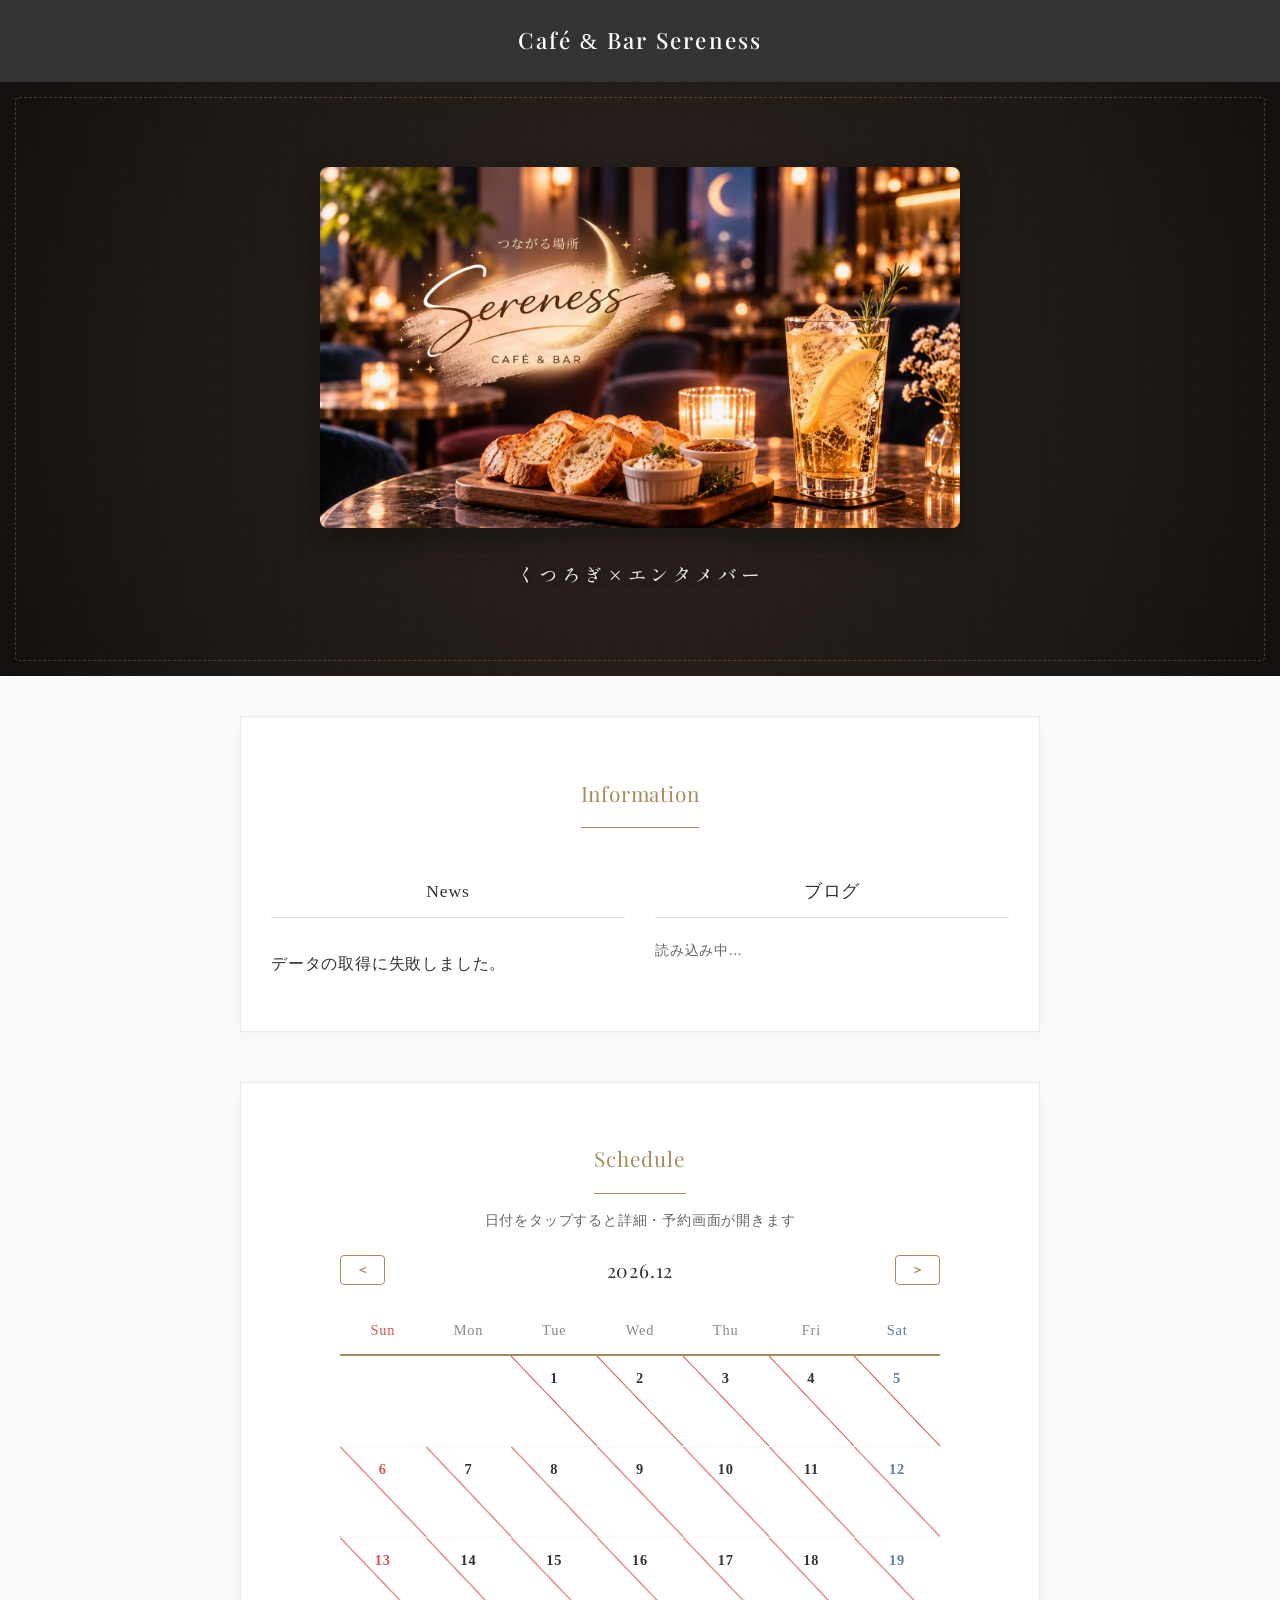
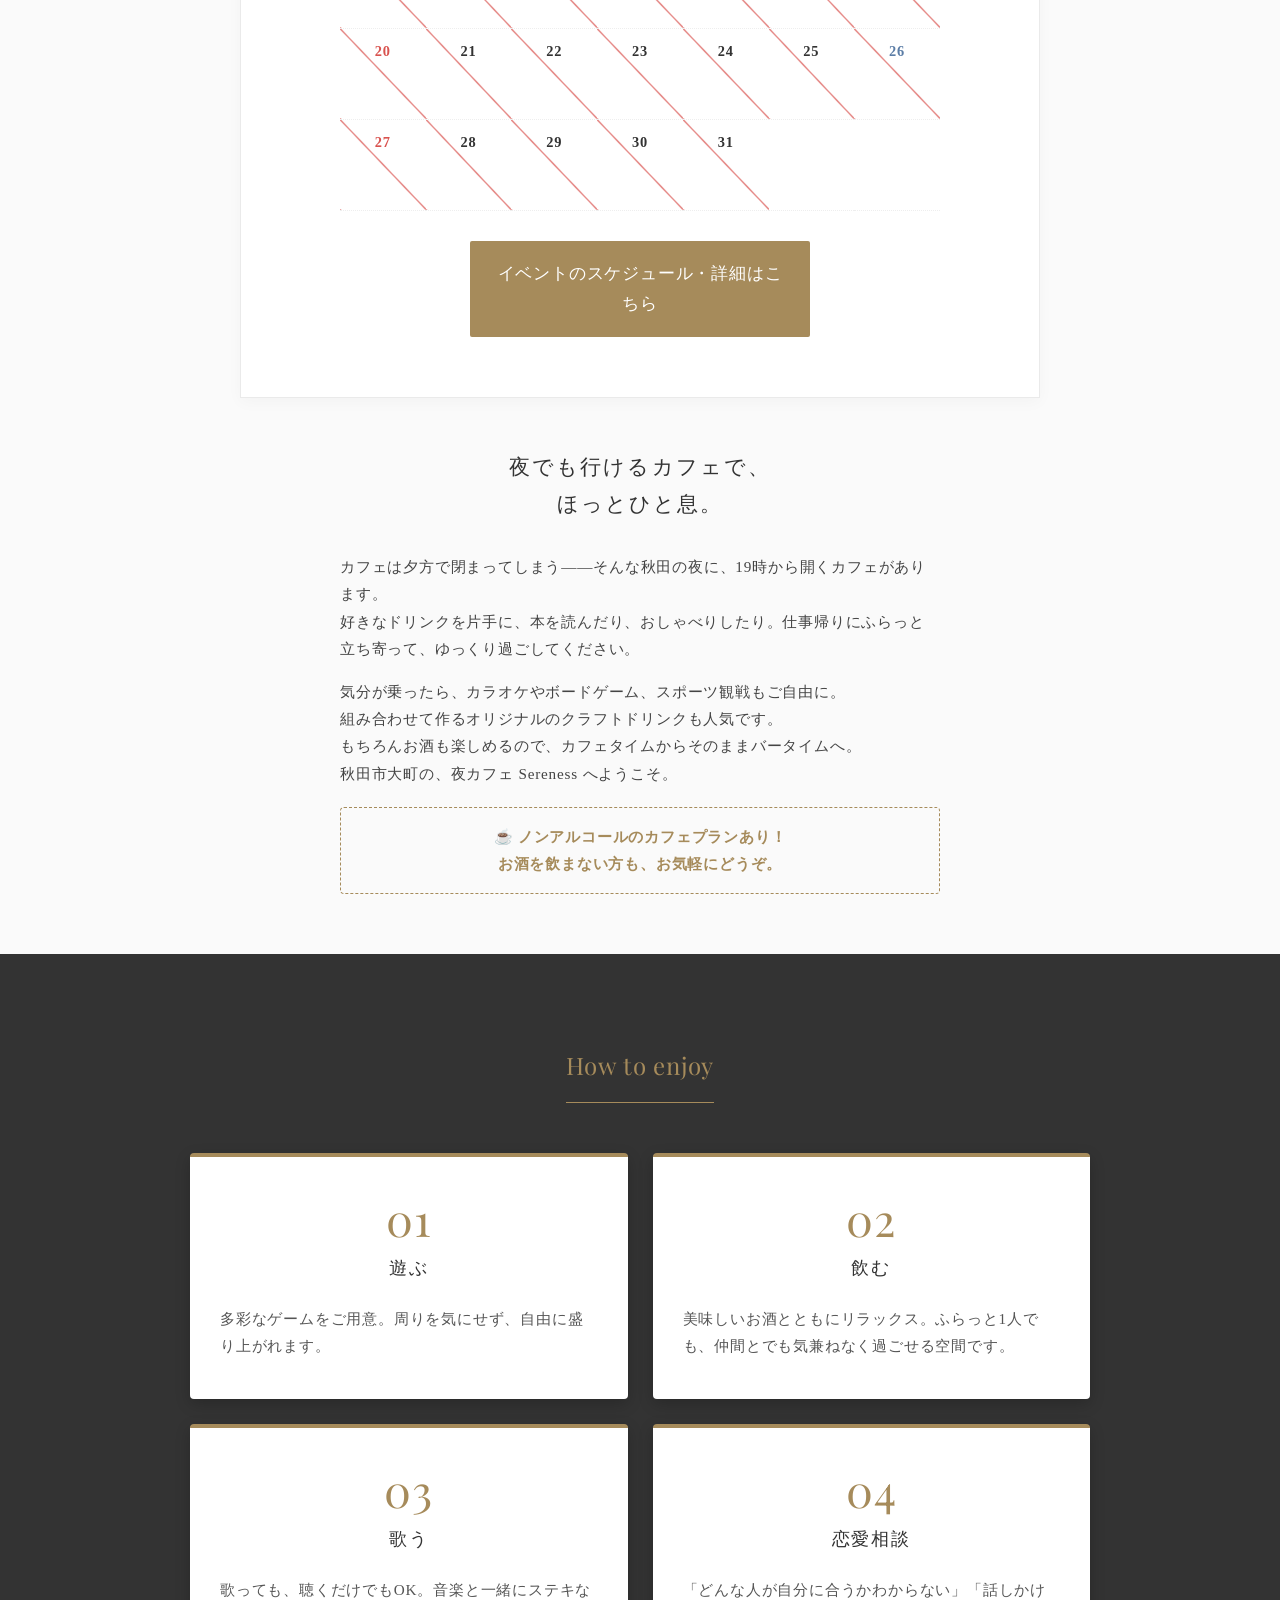
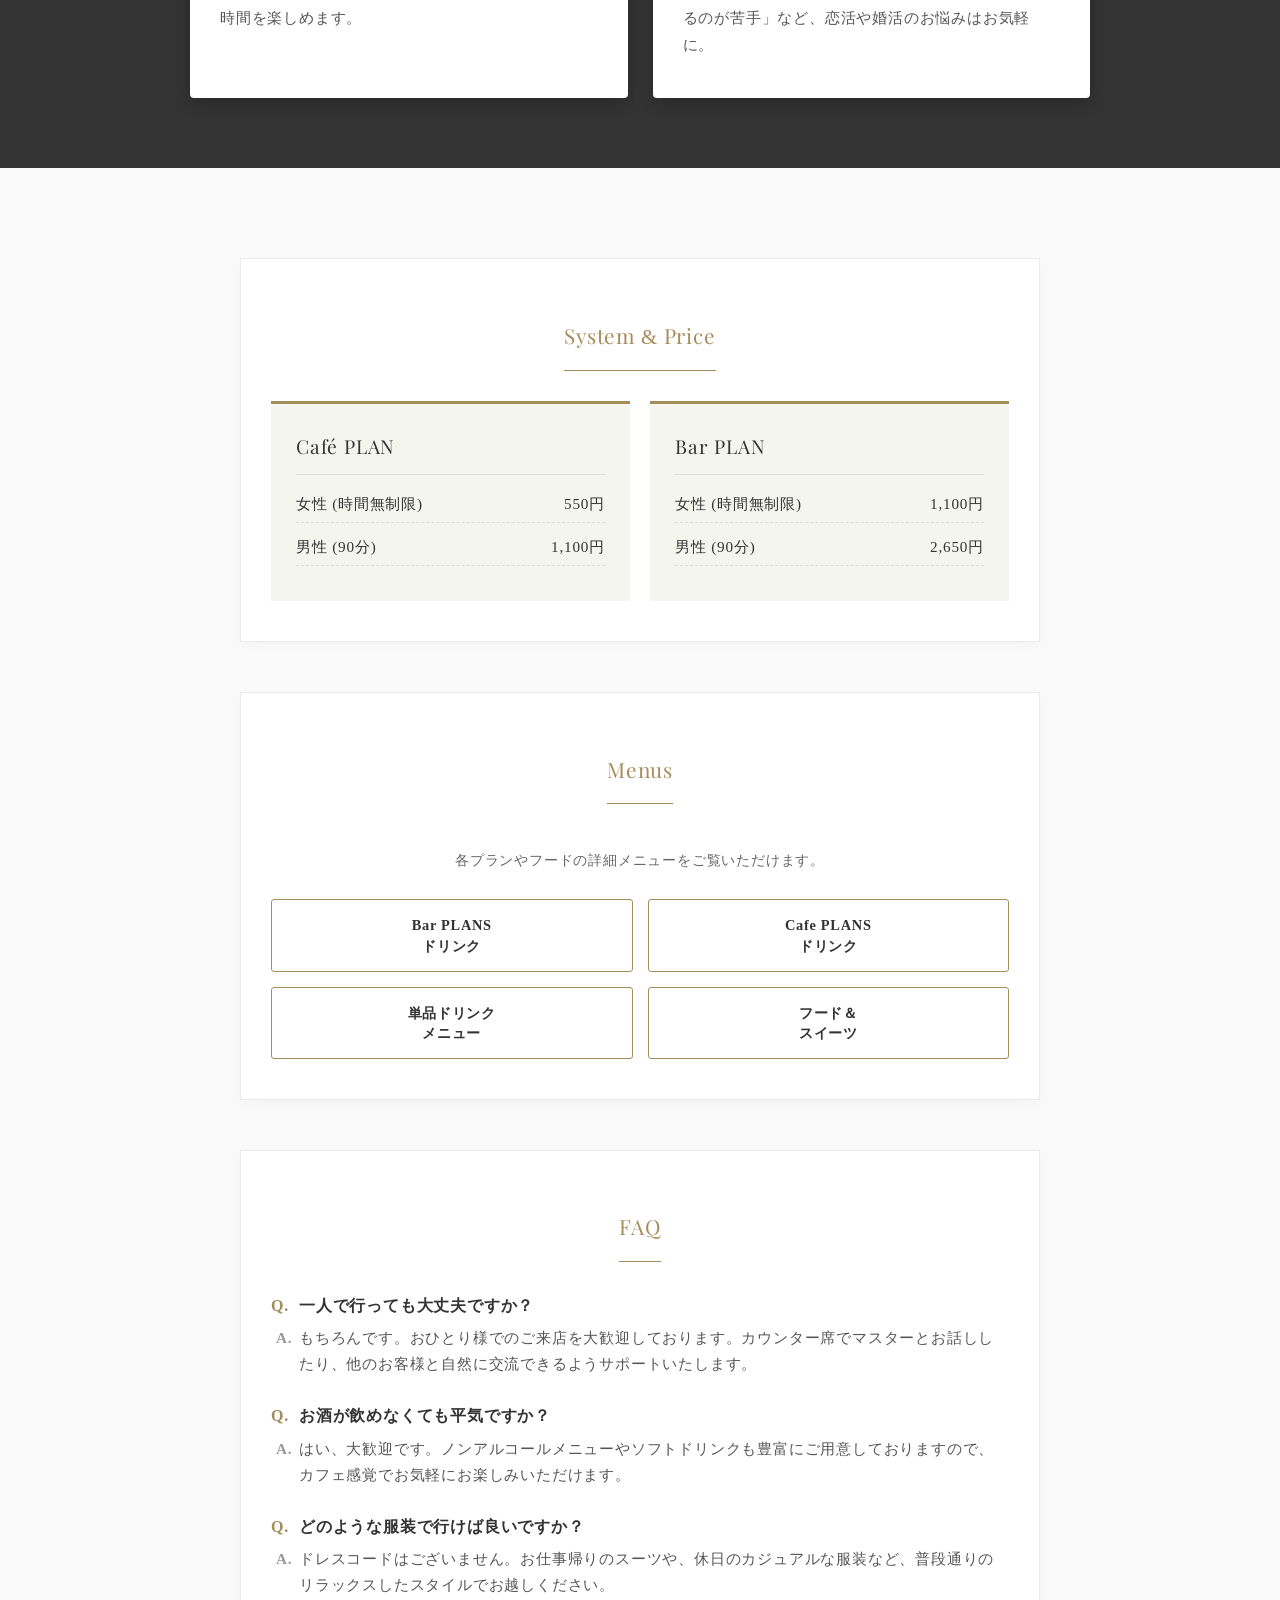
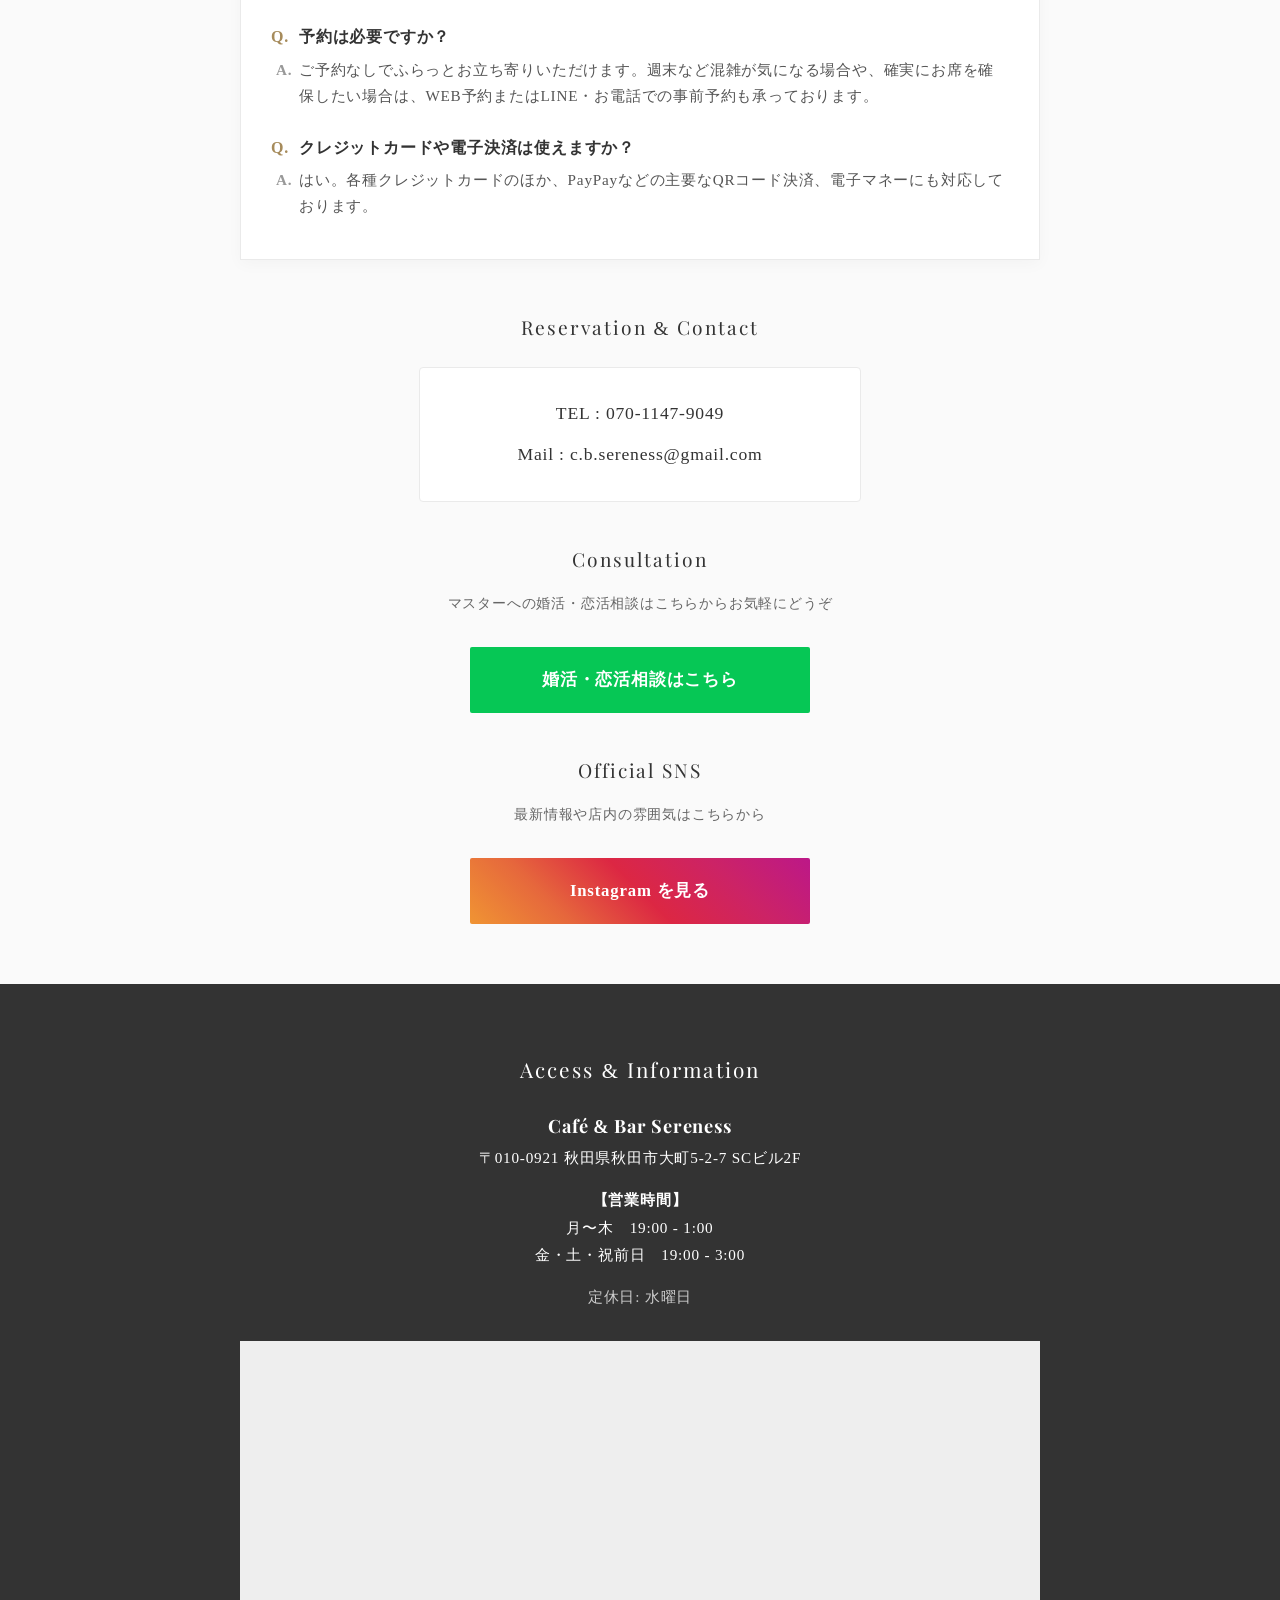
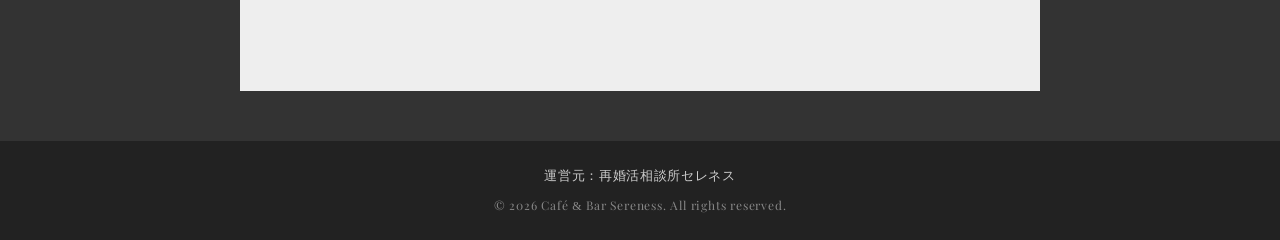
==== index.html @ d2d591cb "コンセプトの文章をカフェ中心に書き直し Co-Authored-By: Claude Opus 5.5 <noreply@anthropic.com> Claude-Session: https://" ====
<!DOCTYPE html>
<html lang="ja">
<head>
    <meta name="google-site-verification" content="6d9lbssVPS23uCvW-Fy3Q73u2G1zxa8_6zKHp9f3xQE" />
    <meta charset="UTF-8">
    <meta name="viewport" content="width=device-width, initial-scale=1.0">
    <title>Café & Bar Sereness |秋田市のエンタメバー・夜カフェ</title>
    
    <meta name="description" content="秋田市のエンタメバー「Sereness（セレネス）。カラオケやスポーツ観戦、豊富なボードゲームが楽しめる安心の飲み放題システム |お酒を飲まない夜カフェ利用も大歓迎です。おひとり様でもグループでも、時間を忘れて楽しめる癒しとエンタメの空間へようこそ。">
    <link rel="preconnect" href="https://script.google.com">
    <script src="events-config.js" defer></script>
    <script src="events-prefetch.js" defer></script>
    <link rel="preconnect" href="https://fonts.googleapis.com">
    <link rel="preconnect" href="https://fonts.gstatic.com" crossorigin>
    <link href="https://fonts.googleapis.com/css2?family=Playfair+Display:ital,wght@0,500;0,600;1,500&family=Shippori+Mincho:wght@400;500;600&display=swap" rel="stylesheet">
    <style>
        :root {
            --primary-bg: #FAFAFA;
            --text-main: #333333;
            --accent-color: #A68B5B;
            --section-bg: #F5F5F0;
            --hero-bg: #1a1a1a;
        }
        body { margin: 0; padding: 0; font-family: "Noto Serif JP", "Hiragino Mincho ProN", serif; color: var(--text-main); background-color: var(--primary-bg); line-height: 1.8; letter-spacing: 0.05em; }
        h1, h2, h3 { text-align: center; font-weight: normal; }
        .container { max-width: 800px; margin: 0 auto; padding: 40px 20px; }
        .elegant-font { font-family: 'Playfair Display', serif; }
        .normal-amp { font-family: "Noto Serif JP", "Hiragino Mincho ProN", serif; }

        header { background-color: var(--text-main); padding: 20px; text-align: center; }
        .header-title { color: #fff; font-size: 1.4em; letter-spacing: 0.1em; font-family: 'Playfair Display', serif; font-weight: 500; }
        
        /* ヒーローセクション（落ち着いた夜カフェ風） */
        .hero { 
            position: relative; 
            /* 深いコーヒーブラウンから黒への柔らかいグラデーション＋クロス質感 */
            background-color: #1c1815;
            background-image: 
                radial-gradient(rgba(255, 255, 255, 0.04) 1px, transparent 0),
                radial-gradient(circle at center, #2e241f 0%, #1c1815 70%, #120f0e 100%);
            background-size: 12px 12px, 100% 100%;
            color: white; 
            text-align: center; 
            padding: 85px 20px; 
            z-index: 1; 
            overflow: hidden;
            box-sizing: border-box;
        }

        /* 落ち着いたステッチ風（破線）のフレーム */
        .hero::before { 
            content: ""; 
            position: absolute; 
            top: 15px; 
            left: 15px; 
            right: 15px; 
            bottom: 15px; 
            border: 1px dashed rgba(166, 139, 91, 0.35); /* 破線にして温かみのある印象に */
            border-radius: 4px;
            z-index: -1; 
            pointer-events: none;
        }
        .hero-logo { width: 100%; max-width: 640px; height: auto; display: inline-block; margin-bottom: 20px; opacity: 1; border-radius: 8px; box-shadow: 0 10px 30px rgba(0,0,0,0.4); }
       .hero p { 
            font-family: 'Shippori Mincho', "Noto Serif JP", serif; 
            font-size: 1.15em; 
            font-weight: 500; 
            margin: 0; 
            letter-spacing: 0.25em; /* 文字間隔を広げてゆったりとした質感に */
            color: rgba(255, 255, 255, 0.9);
            text-shadow: 0 2px 8px rgba(0,0,0,0.7); 
        }
        
        .system, .appeal-section, .info-section, .faq-section, .foryou-section, .calendar-section, .menu-list-section { background-color: white; border-radius: 0px; padding: 40px 30px; box-shadow: 0 4px 15px rgba(0,0,0,0.03); margin-bottom: 50px; border: 1px solid #EAEAEA; }
        .system h2, .appeal-section h2, .info-section h2, .faq-section h2, .foryou-section h2, .calendar-section h2, .menu-list-section h2 { color: var(--accent-color); border-bottom: 1px solid var(--accent-color); padding-bottom: 15px; margin-bottom: 30px; font-size: 1.3em; display: inline-block; }
        .section-wrapper { text-align: center; }

        .info-grid { display: grid; grid-template-columns: 1fr; gap: 40px; text-align: left; }
        @media (min-width: 768px) { .info-grid { grid-template-columns: 1fr 1fr; gap: 30px; } }
        .info-col-title { font-size: 1.1em; color: var(--text-main); border-bottom: 1px solid #DDD; padding-bottom: 10px; margin-bottom: 20px; }

        .news-list, .blog-list { text-align: left; list-style: none; padding: 0; margin: 0; }
        .news-list li { border-bottom: 1px dashed #DDD; padding: 12px 0; }
        .news-list li:last-child { border-bottom: none; }
        .news-date { color: var(--accent-color); font-size: 0.85em; display: block; margin-bottom: 3px; }
        .news-title { color: var(--text-main); text-decoration: none; font-size: 0.95em; transition: color 0.3s; display: block; }
        
        .blog-item { display: flex; gap: 15px; margin-bottom: 15px; border-bottom: 1px dashed #DDD; padding-bottom: 15px; align-items: center; }
        .blog-item:last-child { border-bottom: none; }
        .blog-thumb { width: 70px; height: 70px; object-fit: cover; border-radius: 2px; background-color: #eee; flex-shrink: 0; }
        .blog-info { flex: 1; }

        .btn-more { display: block; width: 100%; padding: 10px; margin-top: 15px; background: transparent; border: 1px solid var(--accent-color); color: var(--accent-color); text-align: center; border-radius: 4px; font-size: 0.9em; cursor: pointer; transition: 0.3s; font-family: inherit; box-sizing: border-box; text-decoration: none; }
        .btn-more:hover { background: var(--accent-color); color: white; }

        .calendar-container { max-width: 600px; margin: 0 auto; text-align: center; }
        .calendar-header { display: flex; justify-content: space-between; align-items: center; margin-bottom: 20px; }
        .calendar-header button { background: none; border: 1px solid var(--accent-color); color: var(--accent-color); padding: 5px 15px; cursor: pointer; border-radius: 4px; font-weight: bold; transition: 0.3s; }
        .calendar-header button:hover { background: var(--accent-color); color: white; }
        .calendar-header h3 { margin: 0; font-size: 1.2em; color: var(--text-main); }
        .calendar-table { width: 100%; border-collapse: collapse; font-size: 0.9em; table-layout: fixed; }
        .calendar-table th { padding: 10px 0; color: #888; font-weight: normal; border-bottom: 2px solid var(--accent-color); }
        .calendar-table td { padding: 10px 2px; border-bottom: 1px dotted #eee; vertical-align: top; height: 70px; position: relative; }
        .cal-date { display: block; font-weight: bold; margin-bottom: 5px; color: var(--text-main); }
        .cal-badge { display: inline-block; padding: 2px 4px; font-size: 0.65em; border-radius: 3px; color: white; line-height: 1.2; word-break: keep-all; margin-bottom: 2px; letter-spacing: 0; }
        .badge-closed { background-color: #d9534f; }
        .badge-event { background-color: #A68B5B; }
        .badge-private { background-color: #5b7da6; }
        .badge-short { background-color: #f0ad4e; }
        .badge-normal { background-color: #5cb85c; }
        .clickable-cell { cursor: pointer; transition: background-color 0.2s; }
        .clickable-cell:hover { background-color: #f9f9f9; }
        .slash-cell { background-image: linear-gradient(to top right, transparent calc(50% - 1px), #d9534f calc(50%), transparent calc(50% + 1px)); }
        
        .modal-overlay { display: none; position: fixed; top: 0; left: 0; width: 100%; height: 100%; background: rgba(0,0,0,0.6); z-index: 1000; justify-content: center; align-items: center; }
        .modal-content { background: #fff; padding: 30px; border-radius: 8px; width: 90%; max-width: 400px; position: relative; box-shadow: 0 5px 20px rgba(0,0,0,0.2); }
        .modal-close { position: absolute; top: 15px; right: 15px; font-size: 24px; cursor: pointer; line-height: 1; color: #666; width: 30px; height: 30px; text-align: center;}
        .modal-date { font-size: 1.2em; color: var(--accent-color); border-bottom: 2px solid var(--accent-color); padding-bottom: 5px; margin-bottom: 20px; font-family: 'Playfair Display', serif; text-align: center;}
        .modal-event-list { list-style: none; padding: 0; margin: 0; text-align: left; }
        .modal-event-item { margin-bottom: 15px; border-bottom: 1px dashed #eee; padding-bottom: 10px; }
        .modal-event-item:last-child { border-bottom: none; margin-bottom: 0; padding-bottom: 0; }
        .modal-event-type { display: inline-block; padding: 3px 8px; border-radius: 3px; color: white; font-size: 0.8em; margin-bottom: 5px; font-weight: bold; }

        .enjoy-wrapper { background-color: var(--text-main); color: white; padding: 70px 20px; text-align: center; margin-bottom: 50px; }
        .enjoy-wrapper h2 { color: var(--accent-color); border-bottom: 1px solid var(--accent-color); padding-bottom: 15px; margin-bottom: 50px; font-size: 1.5em; display: inline-block; }
        .enjoy-grid { display: grid; grid-template-columns: 1fr; gap: 25px; max-width: 900px; margin: 0 auto; }
        @media (min-width: 600px) { .enjoy-grid { grid-template-columns: 1fr 1fr; } }
        .enjoy-card { background: #fff; color: var(--text-main); border-radius: 4px; padding: 40px 30px; box-shadow: 0 5px 15px rgba(0,0,0,0.2); text-align: center; border-top: 4px solid var(--accent-color); }
        .enjoy-step-num { font-family: 'Playfair Display', serif; font-size: 2.8em; color: var(--accent-color); margin-bottom: 10px; line-height: 1; }
        .enjoy-card h3 { font-size: 1.15em; margin-top: 0; margin-bottom: 20px; letter-spacing: 0.1em; color: var(--text-main); }
        .enjoy-card p { font-size: 0.95em; line-height: 1.8; margin: 0; color: #555; text-align: left; }

        .price-summary { display: flex; flex-wrap: wrap; gap: 20px; justify-content: center; }
        .price-box { flex: 1; min-width: 250px; padding: 25px; background-color: var(--section-bg); border-top: 3px solid var(--accent-color); text-align: left;}
        .price-box h3 { text-align: left; margin-top: 0; font-size: 1.2em; color: var(--text-main); border-bottom: 1px solid #DDD; padding-bottom: 10px; margin-bottom: 15px; font-family: 'Playfair Display', serif;}
        .price-list { list-style: none; padding: 0; margin: 0; font-size: 0.95em; }
        .price-list li { margin-bottom: 10px; border-bottom: 1px dashed #DDD; padding-bottom: 5px; display: flex; justify-content: space-between;}

        .concept-text { text-align: left; max-width: 600px; margin: 0 auto; font-size: 0.95em; color: #444; }

        .faq-list { text-align: left; }
        .faq-item { margin-bottom: 25px; }
        .faq-item:last-child { margin-bottom: 0; }
        .faq-q { font-weight: bold; display: flex; gap: 10px; margin-bottom: 5px; }
        .faq-q::before { content: "Q."; color: var(--accent-color); }
        .faq-a { color: #555; font-size: 0.95em; padding-left: 28px; position: relative; line-height: 1.7; }
        .faq-a::before { content: "A."; color: #999; font-weight: bold; position: absolute; left: 5px; }

        .btn { display: block; width: 80%; max-width: 340px; margin: 30px auto 20px; padding: 18px 20px; text-align: center; text-decoration: none; font-size: 1.05em; border-radius: 2px; transition: 0.3s; box-sizing: border-box;}
        .btn-line { background-color: #06C755; color: white; font-weight: bold; }
        .btn-insta { background: linear-gradient(45deg, #f09433 0%, #e6683c 25%, #dc2743 50%, #cc2366 75%, #bc1888 100%); color: white; font-weight: bold; }

        .menu-link-grid { display: grid; grid-template-columns: 1fr 1fr; gap: 15px; margin-top: 20px; }
        .btn-menu-link { display: flex; justify-content: center; align-items: center; text-align: center; padding: 15px 10px; border: 1px solid var(--accent-color); background-color: transparent; color: var(--text-main); text-decoration: none; font-size: 0.9em; font-weight: bold; letter-spacing: 0.05em; border-radius: 3px; transition: all 0.3s ease; width: 100%; box-sizing: border-box; line-height: 1.4; }
        .btn-menu-link:hover { background-color: var(--accent-color); color: #fff; box-shadow: 0 4px 10px rgba(166, 139, 91, 0.2); transform: translateY(-2px); }

        .access { background-color: var(--text-main); color: white; padding: 50px 20px; text-align: center; }
        .access-info { max-width: 600px; margin: 0 auto 30px; font-size: 0.95em; line-height: 1.8; }
        .map-container { max-width: 800px; margin: 0 auto; height: 350px; background-color: #eee; }
        .map-container iframe { width: 100%; height: 100%; border: 0; }
        
        footer { text-align: center; padding: 25px; font-size: 12px; background-color: #222; color: #888; line-height: 1.5; }
        .footer-operator { margin-bottom: 10px; font-size: 1.1em; font-family: "Noto Serif JP", "Hiragino Mincho ProN", serif; letter-spacing: 0.05em; color: #ccc;}

        @media (max-width: 767px) {
            .container { padding: 30px 15px; }
            .header-title { font-size: 1.2em; }
            .hero { padding: 50px 15px; }
            .hero p { font-size: 1em; }
            .menu-link-grid { gap: 10px; }
            .btn-menu-link { font-size: 0.85em; padding: 12px 5px; }
            .system, .appeal-section, .info-section, .faq-section, .foryou-section, .calendar-section, .menu-list-section { padding: 30px 15px; margin-bottom: 40px; }
            .system h2, .appeal-section h2, .info-section h2, .faq-section h2, .foryou-section h2, .calendar-section h2, .menu-list-section h2 { font-size: 1.2em; margin-bottom: 25px; }
            .enjoy-wrapper { padding: 50px 15px; margin-bottom: 40px; }
            .enjoy-wrapper h2 { font-size: 1.3em; margin-bottom: 30px; }
            .enjoy-card { padding: 25px 20px; }
            .enjoy-step-num { font-size: 2.2em; }
            .price-box { padding: 20px; min-width: 100%; box-sizing: border-box; }
            .btn { width: 100%; font-size: 1em; padding: 15px; }
            .map-container { height: 250px; }
            .calendar-table td { height: 50px; padding: 5px 1px; }
            .cal-badge { font-size: 0.6em; padding: 2px; }
        }
    </style>
</head>
<body>
    <header>
        <div class="header-title">Café <span class="normal-amp">&</span> Bar Sereness</div>
    </header>

    <div class="hero">
        <img src="sereness_logo_2026.jpg" alt="Sereness Café &amp; Bar つながる場所" class="hero-logo" width="1670" height="942">
        <p>くつろぎ×エンタメバー</p>
    </div>

    <div class="container">
        <div class="section-wrapper">
            <section class="info-section">
                <h2 class="elegant-font">Information</h2>
                <div class="info-grid">
                    <div>
                        <h3 class="info-col-title">News</h3>
                        <ul class="news-list" id="top-news-list"><li><span style="color:#666; font-size:0.9em;">読み込み中...</span></li></ul>
                        <div id="news-more-container" style="display: none;">
                            <a href="article_list.html?type=news" class="btn-more">すべて見る</a>
                        </div>
                    </div>
                    <div>
                        <h3 class="info-col-title">ブログ</h3>
                        <div class="blog-list" id="top-blog-list"><p style="color:#666; font-size:0.9em;">読み込み中...</p></div>
                        <div id="blog-more-container" style="display: none;">
                            <a href="article_list.html?type=blog" class="btn-more">すべて見る</a>
                        </div>
                    </div>
                </div>
            </section>
        </div>

        <div class="section-wrapper">
            <section class="calendar-section">
                <h2 class="elegant-font">Schedule</h2>
                <p style="font-size: 0.85em; color: #666; margin-top: -15px; margin-bottom: 20px;">日付をタップすると詳細・予約画面が開きます</p>
                <div class="calendar-container">
                    <div class="calendar-header">
                        <button onclick="changeMonth(-1)">＜</button>
                        <h3 id="calendarMonth" class="elegant-font">2026.03</h3>
                        <button onclick="changeMonth(1)">＞</button>
                    </div>
                    <table class="calendar-table">
                        <thead><tr><th style="color: #d9534f;">Sun</th><th>Mon</th><th>Tue</th><th>Wed</th><th>Thu</th><th>Fri</th><th style="color: #5b7da6;">Sat</th></tr></thead>
                        <tbody id="calendarBody"></tbody>
                    </table>
                </div>
                <a href="events.html" class="btn" style="margin-top: 30px; background-color: var(--accent-color); color: white;">イベントのスケジュール・詳細はこちら</a>
            </section>
        </div>
        
        <section class="concept-section section-wrapper" style="background: transparent; border: none; box-shadow: none; margin-bottom: 20px;">
            <h2 style="color: var(--text-main); font-size: 1.3em; border: none; margin-bottom: 30px; letter-spacing: 0.1em;">夜でも行けるカフェで、<br>ほっとひと息。</h2>
            <div class="concept-text">
                <p>カフェは夕方で閉まってしまう――そんな秋田の夜に、19時から開くカフェがあります。<br>好きなドリンクを片手に、本を読んだり、おしゃべりしたり。仕事帰りにふらっと立ち寄って、ゆっくり過ごしてください。</p>
                <p>気分が乗ったら、カラオケやボードゲーム、スポーツ観戦もご自由に。<br>組み合わせて作るオリジナルのクラフトドリンクも人気です。<br>もちろんお酒も楽しめるので、カフェタイムからそのままバータイムへ。<br>秋田市大町の、夜カフェ Sereness へようこそ。</p>
                <p style="margin-top: 20px; font-weight: bold; color: var(--accent-color); border: 1px dashed var(--accent-color); padding: 15px; border-radius: 4px; text-align: center;">
                    ☕️ ノンアルコールのカフェプランあり！<br>お酒を飲まない方も、お気軽にどうぞ。
                </p>
            </div>
        </section>
    </div>

    <div class="enjoy-wrapper">
        <h2 class="elegant-font">How to enjoy</h2>
        <div class="enjoy-grid">
            <div class="enjoy-card"><div class="enjoy-step-num">01</div><h3>遊ぶ</h3><p>多彩なゲームをご用意。周りを気にせず、自由に盛り上がれます。</p></div>
            <div class="enjoy-card"><div class="enjoy-step-num">02</div><h3>飲む</h3><p>美味しいお酒とともにリラックス。ふらっと1人でも、仲間とでも気兼ねなく過ごせる空間です。</p></div>
            <div class="enjoy-card"><div class="enjoy-step-num">03</div><h3>歌う</h3><p>歌っても、聴くだけでもOK。音楽と一緒にステキな時間を楽しめます。</p></div>
            <div class="enjoy-card"><div class="enjoy-step-num">04</div><h3>恋愛相談</h3><p>「どんな人が自分に合うかわからない」「話しかけるのが苦手」など、恋活や婚活のお悩みはお気軽に。</p></div>
        </div>
    </div>

    <div class="container">
        <section class="system section-wrapper">
            <h2 class="elegant-font">System <span class="normal-amp">&</span> Price</h2>
            <div class="price-summary">
                <div class="price-box"><h3 class="elegant-font">Café PLAN</h3><ul class="price-list"><li><span>女性 (時間無制限)</span> <span>550円</span></li><li><span>男性 (90分)</span> <span>1,100円</span></li></ul></div>
                <div class="price-box"><h3 class="elegant-font">Bar PLAN</h3><ul class="price-list"><li><span>女性 (時間無制限)</span> <span>1,100円</span></li><li><span>男性 (90分)</span> <span>2,650円</span></li></ul></div>
            </div>
        </section>

        <section class="menu-list-section section-wrapper">
            <h2 class="elegant-font">Menus</h2>
            <p style="font-size: 0.9em; color: #666; margin-bottom: 25px;">各プランやフードの詳細メニューをご覧いただけます。</p>
            <div class="menu-link-grid">
                <a href="menu_drink.html?hidePrint=true" class="btn-menu-link">Bar PLANS<br>ドリンク</a>
                <a href="menu_cafe.html?hidePrint=true" class="btn-menu-link">Cafe PLANS<br>ドリンク</a>
                <a href="menu_drink_premium.html?hidePrint=true" class="btn-menu-link">単品ドリンク<br>メニュー</a>
                <a href="menu_food.html?hidePrint=true" class="btn-menu-link">フード＆<br>スイーツ</a>
            </div>
        </section>

        <section class="faq-section section-wrapper">
            <h2 class="elegant-font">FAQ</h2>
            <div class="faq-list">
                <div class="faq-item">
                    <div class="faq-q">一人で行っても大丈夫ですか？</div>
                    <div class="faq-a">もちろんです。おひとり様でのご来店を大歓迎しております。カウンター席でマスターとお話ししたり、他のお客様と自然に交流できるようサポートいたします。</div>
                </div>
                <div class="faq-item">
                    <div class="faq-q">お酒が飲めなくても平気ですか？</div>
                    <div class="faq-a">はい、大歓迎です。ノンアルコールメニューやソフトドリンクも豊富にご用意しておりますので、カフェ感覚でお気軽にお楽しみいただけます。</div>
                </div>
                <div class="faq-item">
                    <div class="faq-q">どのような服装で行けば良いですか？</div>
                    <div class="faq-a">ドレスコードはございません。お仕事帰りのスーツや、休日のカジュアルな服装など、普段通りのリラックスしたスタイルでお越しください。</div>
                </div>
                <div class="faq-item">
                    <div class="faq-q">予約は必要ですか？</div>
                    <div class="faq-a">ご予約なしでふらっとお立ち寄りいただけます。週末など混雑が気になる場合や、確実にお席を確保したい場合は、WEB予約またはLINE・お電話での事前予約も承っております。</div>
                </div>
                <div class="faq-item">
                    <div class="faq-q">クレジットカードや電子決済は使えますか？</div>
                    <div class="faq-a">はい。各種クレジットカードのほか、PayPayなどの主要なQRコード決済、電子マネーにも対応しております。</div>
                </div>
            </div>
        </section>

        <div class="contact-wrapper" style="margin-top: 50px; text-align: center;">
            <h2 class="elegant-font" style="font-size: 1.2em; color: var(--text-main); margin-bottom: 20px; letter-spacing: 0.1em;">Reservation <span class="normal-amp">&</span> Contact</h2>
            <div style="background-color: white; border: 1px solid #EAEAEA; padding: 20px; max-width: 400px; margin: 0 auto 40px; border-radius: 4px;">
                <p style="margin: 10px 0; font-size: 1.1em;">TEL : <a href="tel:07011479049" style="color: var(--text-main); text-decoration: none;">070-1147-9049</a></p>
                <p style="margin: 10px 0; font-size: 1.1em;">Mail : <a href="mailto:c.b.sereness@gmail.com" style="color: var(--text-main); text-decoration: none;">c.b.sereness@gmail.com</a></p>
            </div>
            
            <h2 class="elegant-font" style="font-size: 1.2em; color: var(--text-main); margin-bottom: 10px; letter-spacing: 0.1em; margin-top: 40px;">Consultation</h2>
            <p style="font-size: 0.9em; color: #666; margin-bottom: 20px;">マスターへの婚活・恋活相談はこちらからお気軽にどうぞ</p>
            <a href="https://lin.ee/5yuGMRS" target="_blank" class="btn btn-line">婚活・恋活相談はこちら</a>

            <h2 class="elegant-font" style="font-size: 1.2em; color: var(--text-main); margin-bottom: 10px; letter-spacing: 0.1em; margin-top: 40px;">Official SNS</h2>
            <p style="font-size: 0.9em; color: #666; margin-bottom: 20px;">最新情報や店内の雰囲気はこちらから</p>
            <a href="https://www.instagram.com/cafe_bar.sereness?igsh=dDdoNGk2YWx1cnpz&utm_source=qr" target="_blank" class="btn btn-insta">Instagram を見る</a>
        </div>
    </div>

    <div class="access">
        <h2 class="elegant-font" style="font-size:1.3em; margin-bottom:20px; color:#fff; font-weight: normal; letter-spacing: 0.1em;">Access <span class="normal-amp">&</span> Information</h2>
        <div class="access-info">
            <p><strong class="elegant-font" style="font-size: 1.2em;">Café <span class="normal-amp">&</span> Bar Sereness</strong><br>〒010-0921 秋田県秋田市大町5-2-7 SCビル2F</p>
            <p style="margin-top: 15px;"><strong>【営業時間】</strong><br>月〜木　19:00 - 1:00<br>金・土・祝前日　19:00 - 3:00</p>
            <p style="margin-top: 15px; color:#ccc;">定休日: 水曜日</p>
        </div>
        <div class="map-container">
            <iframe src="https://www.google.com/maps/embed?pb=!1m18!1m12!1m3!1d3166.3508111617766!2d140.11386434680165!3d39.71467402408248!2m3!1f0!2f0!3f0!3m2!1i1024!2i768!4f13.1!3m3!1m2!1s0x5f8fc3f059987ce1%3A0xde0b0aac7e93622c!2sCaf%C3%A9%20%26%20Bar%20Sereness!5e0!3m2!1sja!2sjp!4v1774617400490!5m2!1sja!2sjp" width="600" height="450" style="border:0;" allowfullscreen="" loading="lazy" referrerpolicy="no-referrer-when-downgrade"></iframe>
        </div>
    </div>
    
    <footer class="elegant-font">
        <div class="footer-operator">運営元：再婚活相談所セレネス</div>
        © 2026 Café <span class="normal-amp">&</span> Bar Sereness. All rights reserved.
    </footer>

    <div id="calModal" class="modal-overlay" onclick="closeModal()">
        <div class="modal-content" onclick="event.stopPropagation()">
            <div class="modal-close" onclick="closeModal()">×</div>
            <div class="modal-date" id="modalDate"></div>
            <ul class="modal-event-list" id="modalEventList"></ul>
        </div>
    </div>

   <script>
    const GAS_URL = "https://script.google.com/macros/s/AKfycbzQRAhDa8-BhxaB6IqsQ-hTmkAYLlu_x-5VK44U20hibIarUrgLSGz7wmZDgPgFsQKD6g/exec";
    const CACHE_KEY = "sereness_data_cache";

    let calData = [];
    let currDate = new Date();
    let currYear = currDate.getFullYear();
    let currMonth = currDate.getMonth(); 

    let allNews = [];
    let allBlog = [];

    function autoLink(text) {
        if (!text) return '';
        let safeText = text.replace(/[&<>"']/g, function(match) {
            return { '&': '&amp;', '<': '&lt;', '>': '&gt;', '"': '&quot;', "'": '&#39;' }[match];
        });
        const urlRegex = /(https?:\/\/[^\s]+)/g;
        return safeText.replace(urlRegex, function(url) {
            return `<a href="${url}" target="_blank" rel="noopener noreferrer" style="color: #A68B5B; text-decoration: underline; word-break: break-all;">${url}</a>`;
        });
    }

    // 1. カレンダーを高速に描画する関数（文字列結合で一括挿入）
    function renderCalendar(year, month) {
        document.getElementById('calendarMonth').textContent = year + "." + String(month + 1).padStart(2, '0');
        const firstDay = new Date(year, month, 1).getDay();
        const daysInMonth = new Date(year, month + 1, 0).getDate();
        
        let html = '';
        let date = 1;

        // イベントデータを日付キーのマップに変換して検索をO(1)に高速化
        const eventMap = {};
        if (calData && calData.length > 0) {
            for (let i = 0; i < calData.length; i++) {
                const ev = calData[i];
                if (!eventMap[ev.date]) eventMap[ev.date] = [];
                eventMap[ev.date].push(ev);
            }
        }

        for (let i = 0; i < 6; i++) {
            let rowHtml = '';
            let hasData = false;

            for (let j = 0; j < 7; j++) {
                if ((i === 0 && j < firstDay) || date > daysInMonth) {
                    rowHtml += '<td></td>';
                } else {
                    hasData = true;
                    const fullDate = year + "-" + String(month + 1).padStart(2, '0') + "-" + String(date).padStart(2, '0');
                    const dateColor = (j === 0) ? "#d9534f" : (j === 6) ? "#5b7da6" : "inherit";
                    let cellContent = `<span class="cal-date" style="color: ${dateColor}">${date}</span>`;
                    
                    const todaysEvents = eventMap[fullDate] || [];
                    let cellClass = '';
                    let onClickAttr = '';

                    if (todaysEvents.length === 0) {
                        cellClass = 'slash-cell';
                    } else {
                        for (let k = 0; k < todaysEvents.length; k++) {
                            const ev = todaysEvents[k];
                            if (ev.type !== "通常営業（表示なし）") {
                                let badgeClass = "badge-event";
                                if(ev.type === "休業日") badgeClass = "badge-closed";
                                else if(ev.type === "貸切") badgeClass = "badge-private";
                                else if(ev.type === "短縮営業") badgeClass = "badge-short";
                                else if(ev.type === "通常営業") badgeClass = "badge-normal";
                                
                                cellContent += `<div class="cal-badge ${badgeClass}">${ev.type}</div>`;
                            }
                        }
                        cellClass = 'clickable-cell';
                        onClickAttr = `onclick="showModal('${fullDate}')"`;
                    }

                    rowHtml += `<td class="${cellClass}" ${onClickAttr}>${cellContent}</td>`;
                    date++;
                }
            }

            if (hasData) {
                html += `<tr>${rowHtml}</tr>`;
            }
        }

        document.getElementById('calendarBody').innerHTML = html;
    }

    function renderPageData(data) {
        if(data.news) allNews = data.news.sort((a, b) => (b.date > a.date) ? 1 : -1);
        if(data.blog) allBlog = data.blog.sort((a, b) => (b.date > a.date) ? 1 : -1);

        renderNewsList();
        renderBlogList();

        if(data.calendar) {
            calData = data.calendar;
            renderCalendar(currYear, currMonth);
        }
    }

    function renderNewsList() {
        const newsList = document.getElementById('top-news-list');
        const btnContainer = document.getElementById('news-more-container');
        if(!newsList) return;
        
        if(allNews.length === 0) {
            newsList.innerHTML = '<li><span style="color:#666; font-size:0.9em;">現在お知らせはありません。</span></li>';
            if(btnContainer) btnContainer.style.display = 'none';
            return;
        }

        const itemsToShow = allNews.slice(0, 3);
        newsList.innerHTML = itemsToShow.map(article => 
            `<li><span class="news-date">${article.date}</span><a href="news.html?id=${article.id}" class="news-title">${article.title}</a></li>`
        ).join('');

        if(btnContainer) btnContainer.style.display = allNews.length > 3 ? 'block' : 'none';
    }

    function renderBlogList() {
        const blogList = document.getElementById('top-blog-list');
        const btnContainer = document.getElementById('blog-more-container');
        if(!blogList) return;
        
        if(allBlog.length === 0) {
            blogList.innerHTML = '<p style="color:#666; font-size:0.9em;">現在投稿はありません。</p>';
            if(btnContainer) btnContainer.style.display = 'none';
            return;
        }

        const itemsToShow = allBlog.slice(0, 3);
        blogList.innerHTML = itemsToShow.map(article => {
            const thumb = article.image ? `<img src="${article.image}" class="blog-thumb">` : ``;
            return `<div class="blog-item">${thumb}<div class="blog-info"><span class="news-date">${article.date}</span><a href="news.html?id=${article.id}" class="news-title">${article.title}</a></div></div>`;
        }).join('');

        if(btnContainer) btnContainer.style.display = allBlog.length > 3 ? 'block' : 'none';
    }

    // 2. 即時実行（キャッシュがあれば最速で描画、無ければ空枠を先行描画）
    const cachedData = localStorage.getItem(CACHE_KEY);
    if (cachedData) {
        try {
            renderPageData(JSON.parse(cachedData));
        } catch(e) {
            renderCalendar(currYear, currMonth);
        }
    } else {
        renderCalendar(currYear, currMonth);
    }

    // 3. バックグラウンドで最新データ取得＆裏で更新
    fetch(GAS_URL)
        .then(res => res.json())
        .then(data => {
            localStorage.setItem(CACHE_KEY, JSON.stringify(data)); 
            renderPageData(data); 
        })
        .catch(err => {
            console.log(err);
            if (!cachedData && calData.length === 0) {
                const newsList = document.getElementById('top-news-list');
                if (newsList) newsList.innerHTML = '<li>データの取得に失敗しました。</li>';
            }
        });

    function changeMonth(offset) {
        currMonth += offset;
        if(currMonth < 0) { currMonth = 11; currYear--; }
        if(currMonth > 11) { currMonth = 0; currYear++; }
        renderCalendar(currYear, currMonth);
    }

    function showModal(dateStr) {
        document.getElementById('modalDate').textContent = dateStr.replace(/-/g, '.');
        const list = document.getElementById('modalEventList');
        
        const events = calData.filter(e => e.date === dateStr);
        let listHtml = '';
        
        if (events.length > 0) {
            events.forEach(ev => {
                let displayType = ev.type === "通常営業（表示なし）" ? "通常営業" : ev.type;
                let badgeClass = "badge-event";
                if(ev.type === "休業日") badgeClass = "badge-closed";
                else if(ev.type === "貸切") badgeClass = "badge-private";
                else if(ev.type === "短縮営業") badgeClass = "badge-short";
                else if(ev.type.includes("通常営業")) badgeClass = "badge-normal";
                
                let noteHtml = ev.note ? autoLink(ev.note) : '詳細はありません';
                
                listHtml += `
                    <li class="modal-event-item">
                        <span class="modal-event-type ${badgeClass}">${displayType}</span>
                        <div style="font-size: 0.95em; color: #333; margin-top: 5px;">${noteHtml}</div>
                    </li>`;
            });
        }

        listHtml += `
            <div style="text-align: center; margin-top: 25px;">
                <a href="reserve.html?date=${dateStr}" style="display: block; background: #A68B5B; color: white; padding: 12px; border-radius: 4px; text-decoration: none; font-weight: bold; letter-spacing: 0.1em; transition: 0.3s;">この日で予約する</a>
            </div>
        `;
        
        list.innerHTML = listHtml;
        document.getElementById('calModal').style.display = 'flex';
    }
    
    function closeModal() {
        document.getElementById('calModal').style.display = 'none';
    }
</script>
</body>
</html>
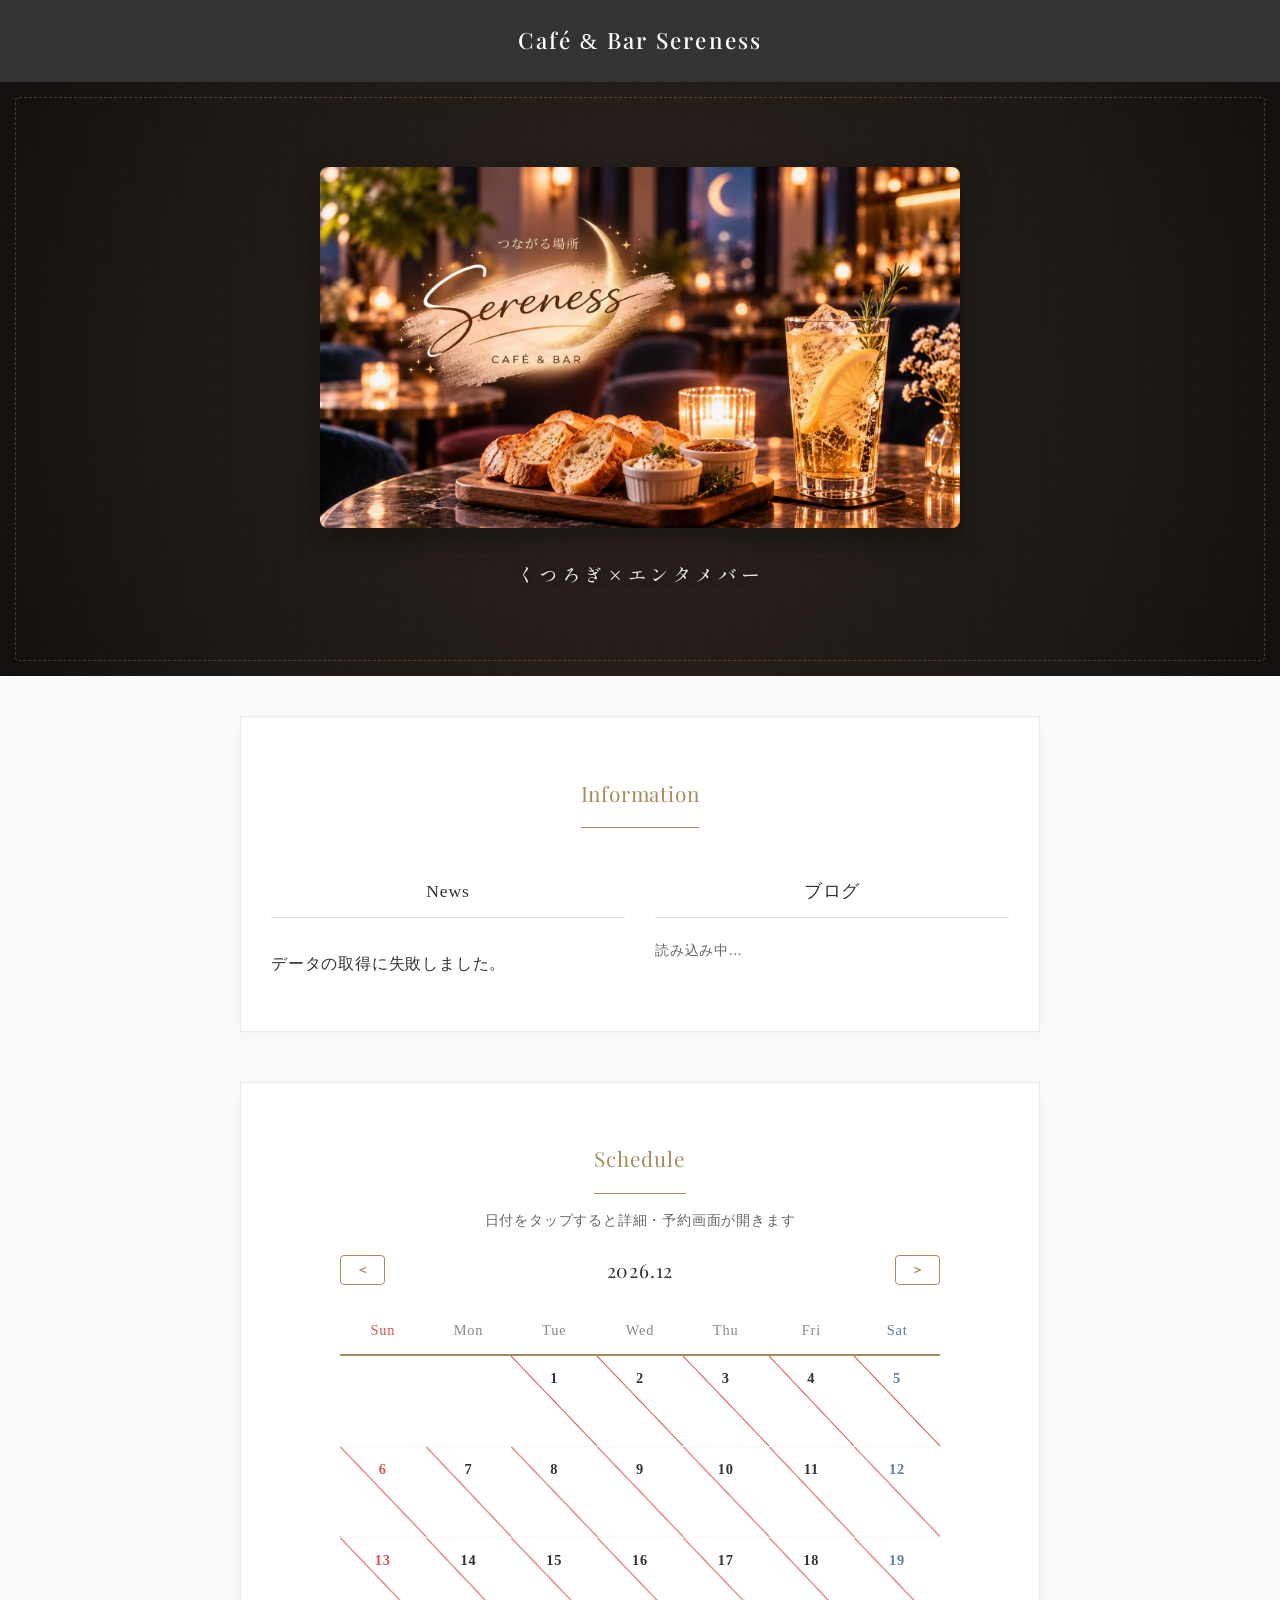
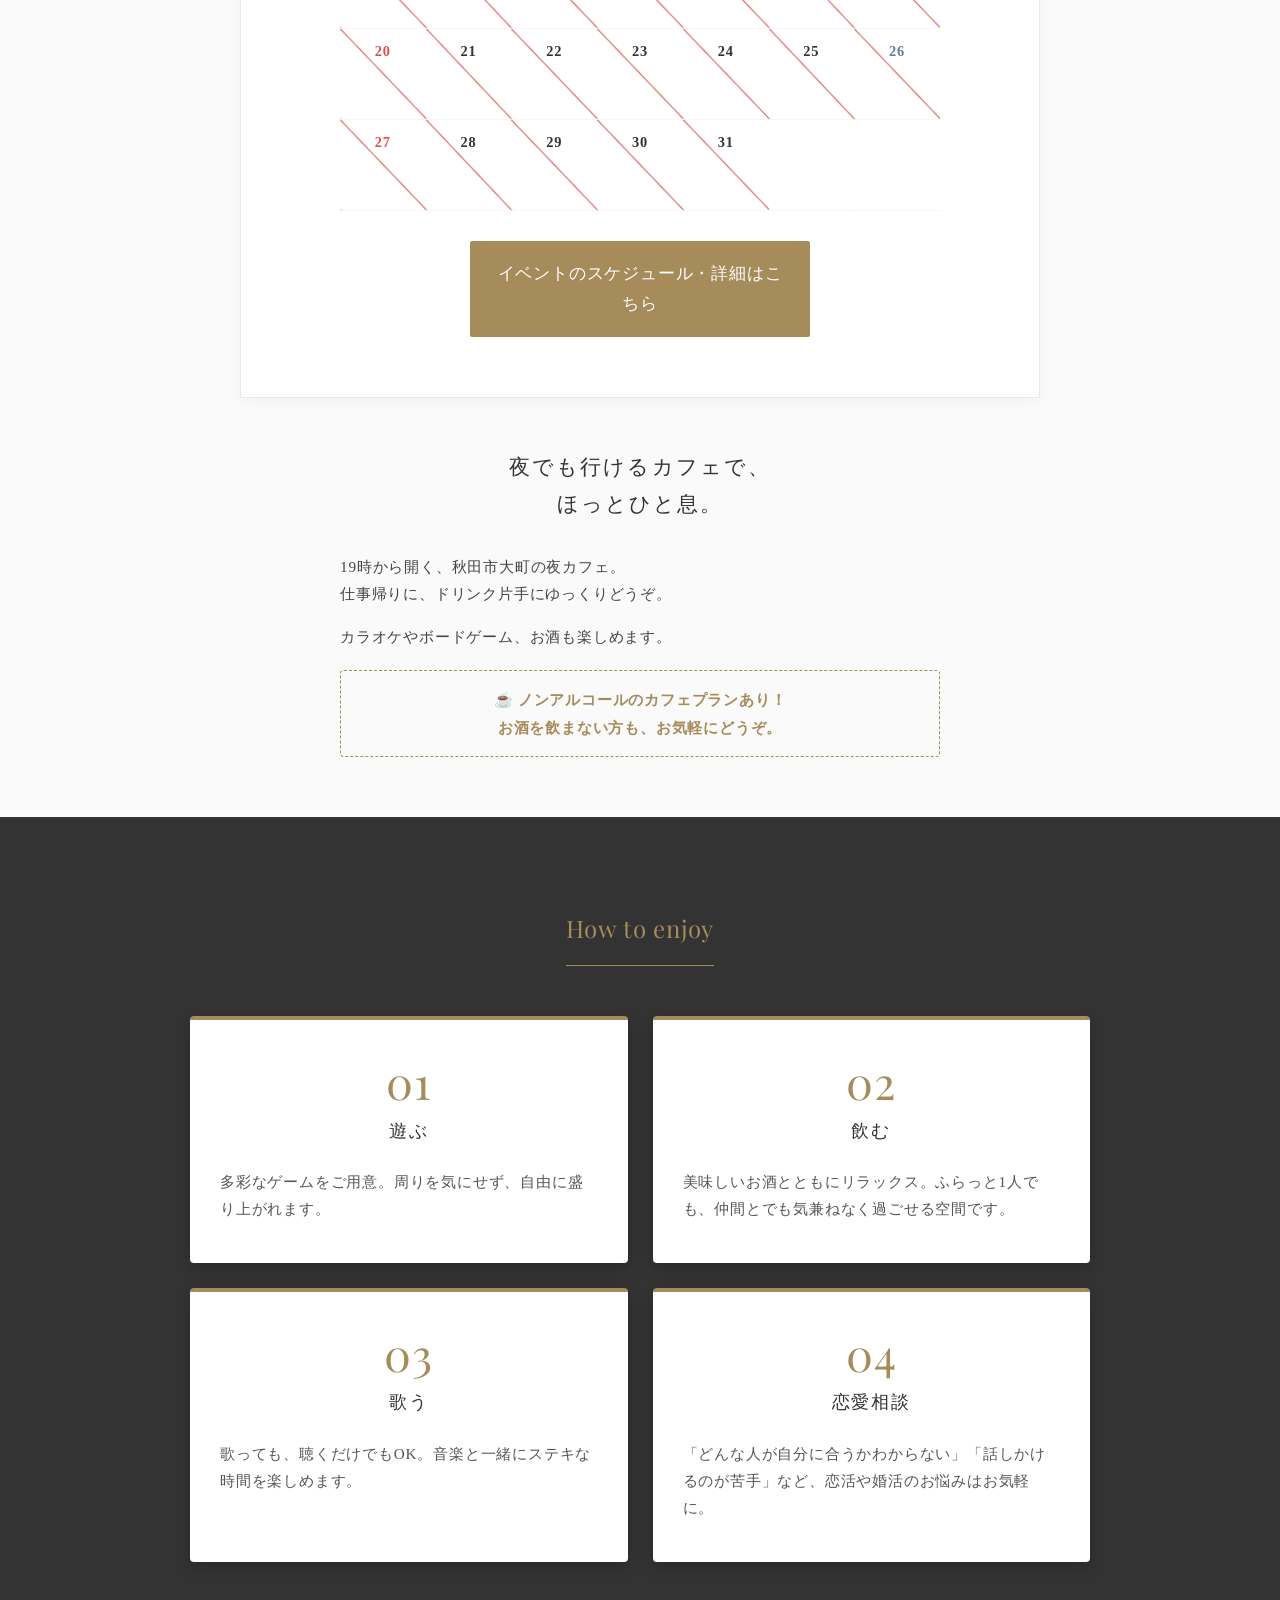
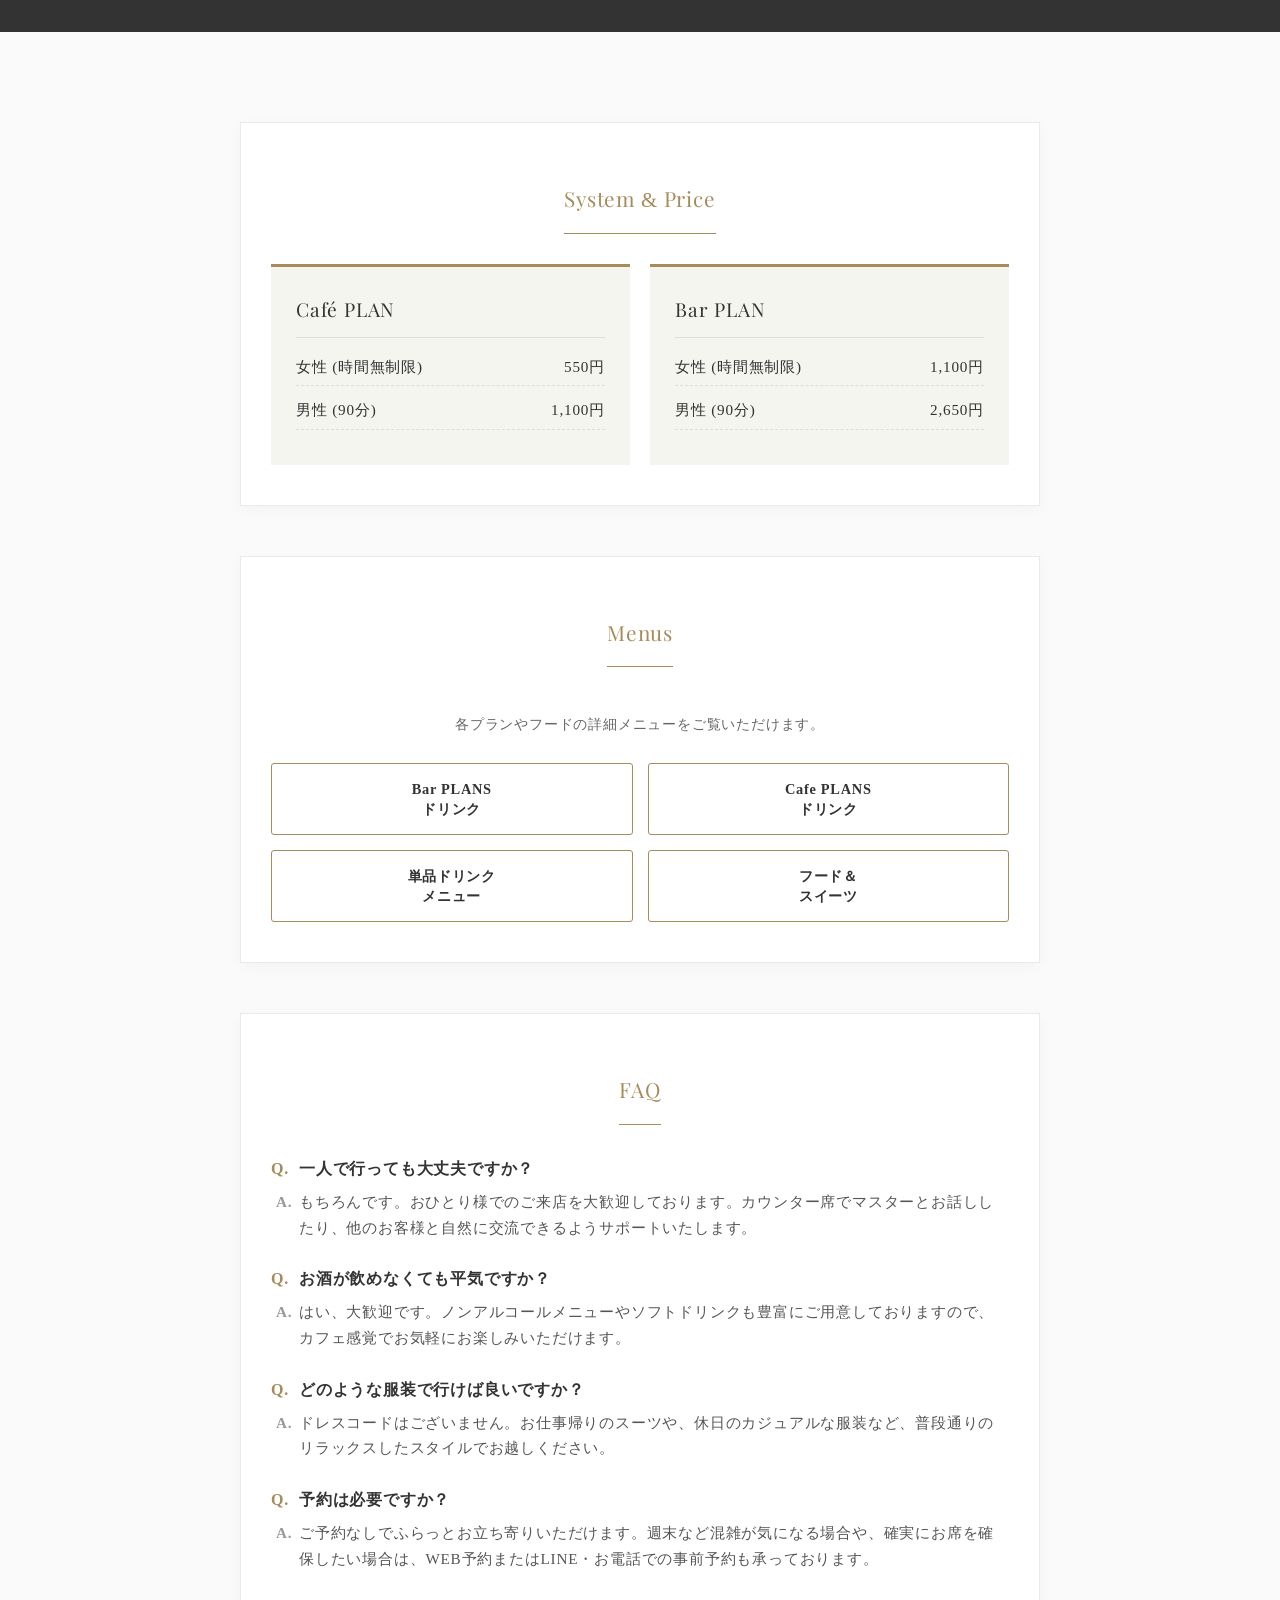
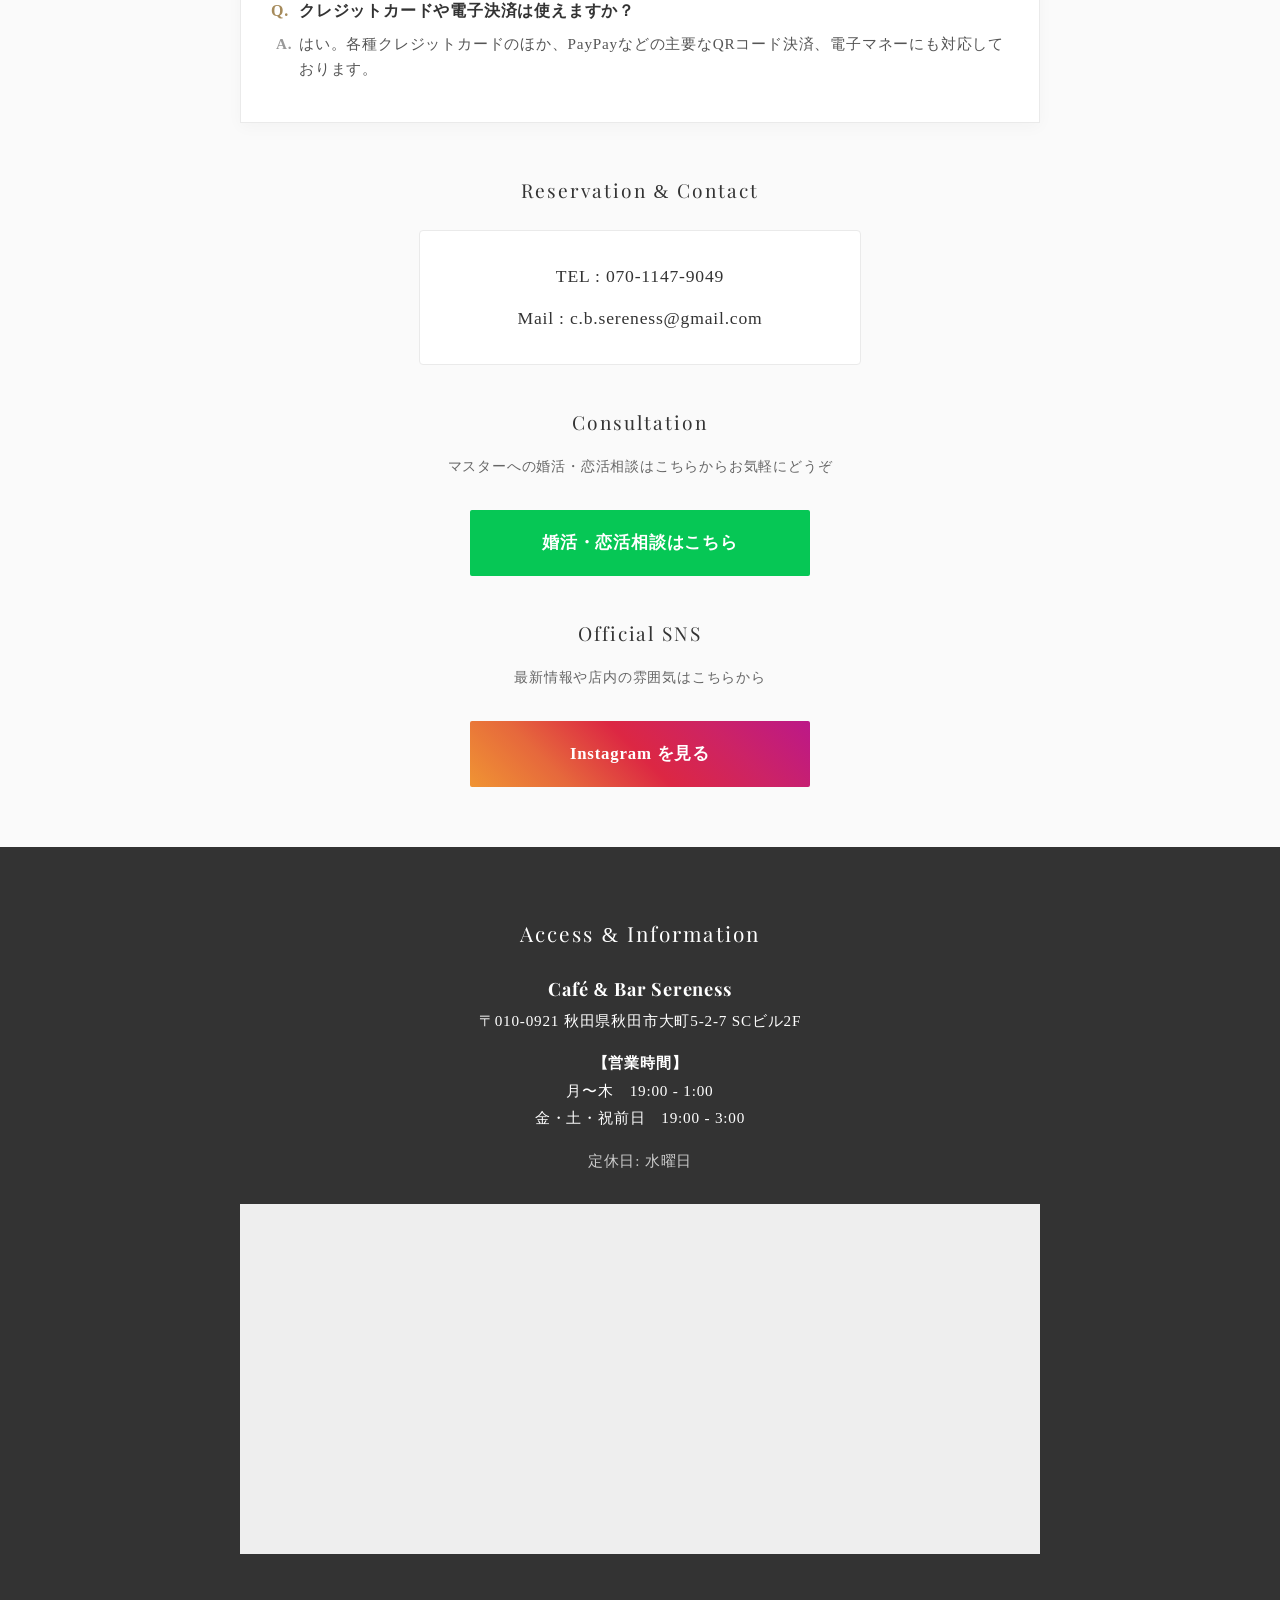
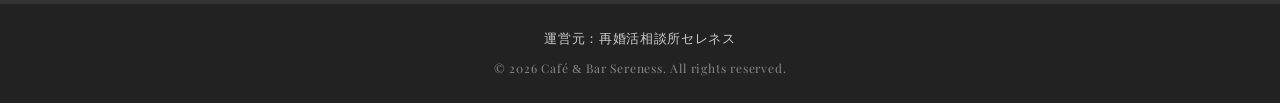
==== commit 8141ff18: "コンセプトの文章を簡潔に Co-Authored-By: Claude Opus 5.5 <noreply@anthropic.com> Claude-Session: https://claude." ====
--- a/index.html
+++ b/index.html
@@ -238,8 +238,8 @@
         <section class="concept-section section-wrapper" style="background: transparent; border: none; box-shadow: none; margin-bottom: 20px;">
             <h2 style="color: var(--text-main); font-size: 1.3em; border: none; margin-bottom: 30px; letter-spacing: 0.1em;">夜でも行けるカフェで、<br>ほっとひと息。</h2>
             <div class="concept-text">
-                <p>カフェは夕方で閉まってしまう――そんな秋田の夜に、19時から開くカフェがあります。<br>好きなドリンクを片手に、本を読んだり、おしゃべりしたり。仕事帰りにふらっと立ち寄って、ゆっくり過ごしてください。</p>
-                <p>気分が乗ったら、カラオケやボードゲーム、スポーツ観戦もご自由に。<br>組み合わせて作るオリジナルのクラフトドリンクも人気です。<br>もちろんお酒も楽しめるので、カフェタイムからそのままバータイムへ。<br>秋田市大町の、夜カフェ Sereness へようこそ。</p>
+                <p>19時から開く、秋田市大町の夜カフェ。<br>仕事帰りに、ドリンク片手にゆっくりどうぞ。</p>
+                <p>カラオケやボードゲーム、お酒も楽しめます。</p>
                 <p style="margin-top: 20px; font-weight: bold; color: var(--accent-color); border: 1px dashed var(--accent-color); padding: 15px; border-radius: 4px; text-align: center;">
                     ☕️ ノンアルコールのカフェプランあり！<br>お酒を飲まない方も、お気軽にどうぞ。
                 </p>
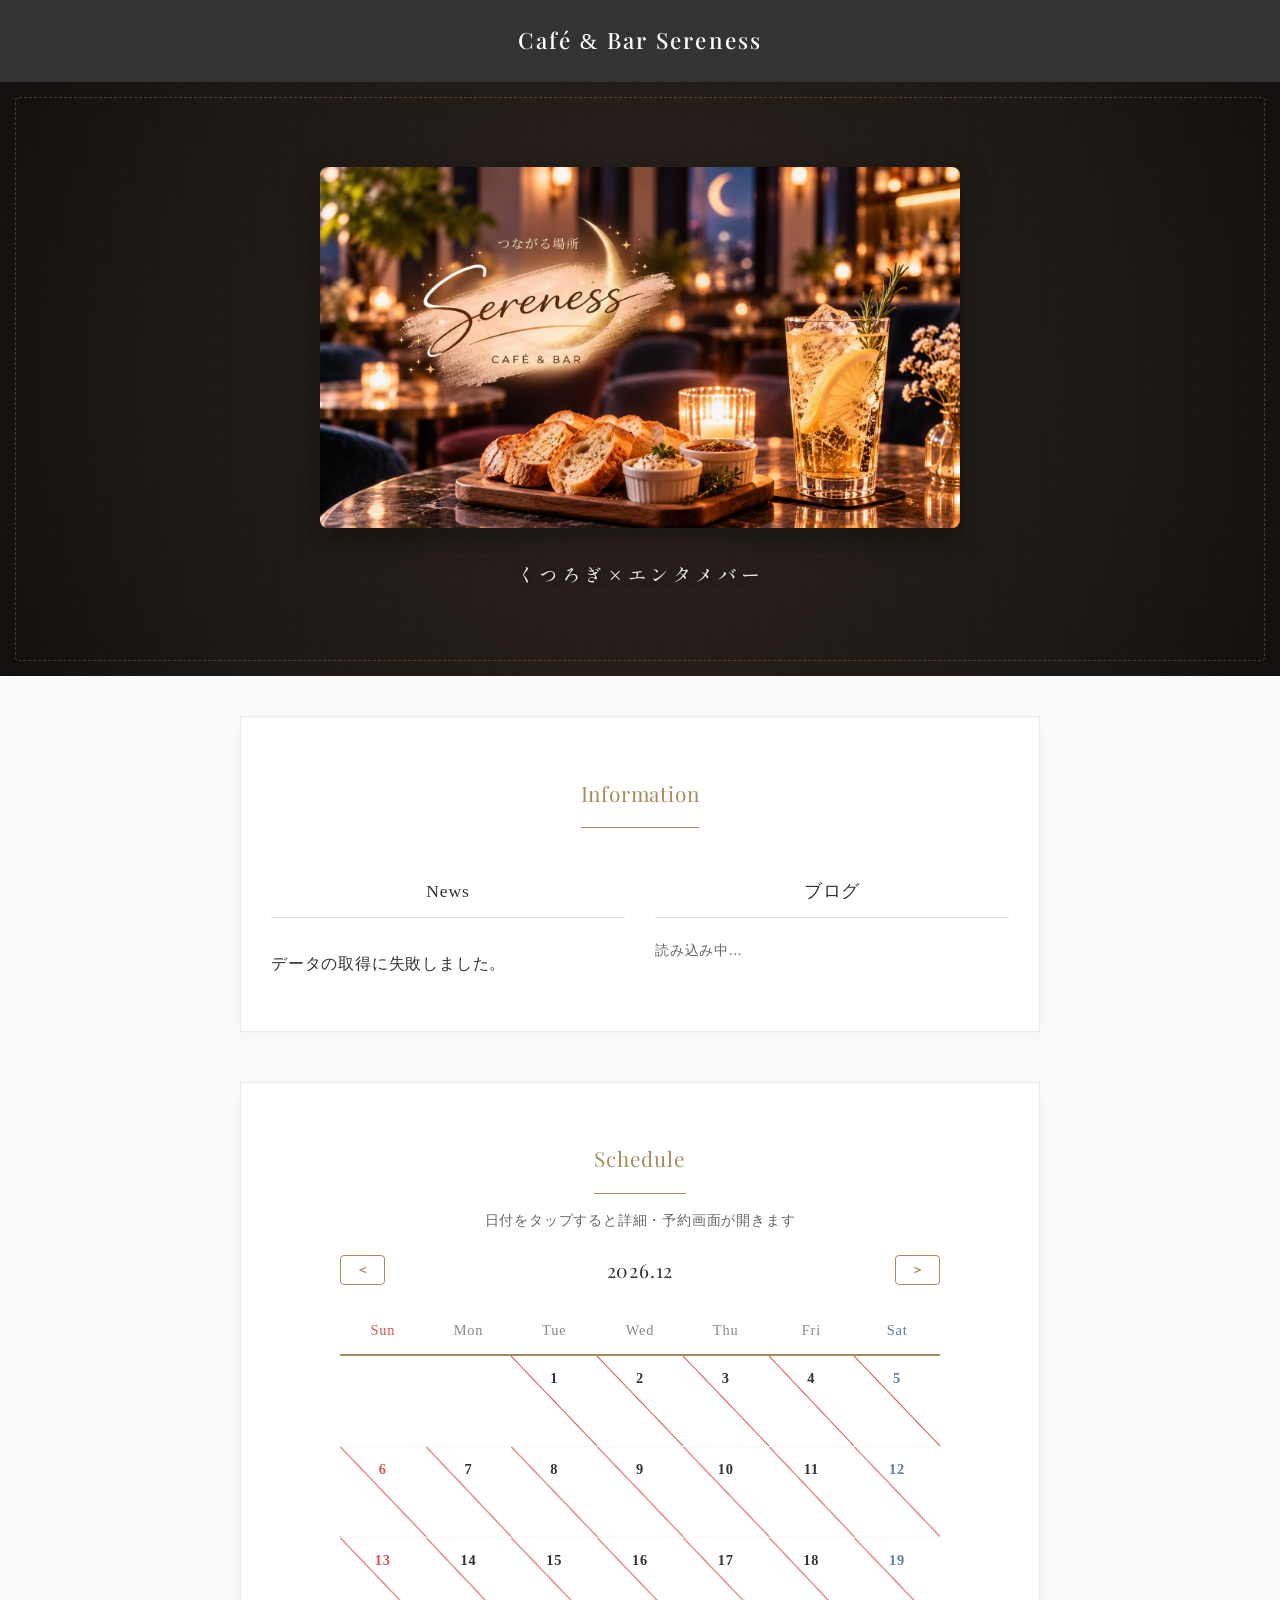
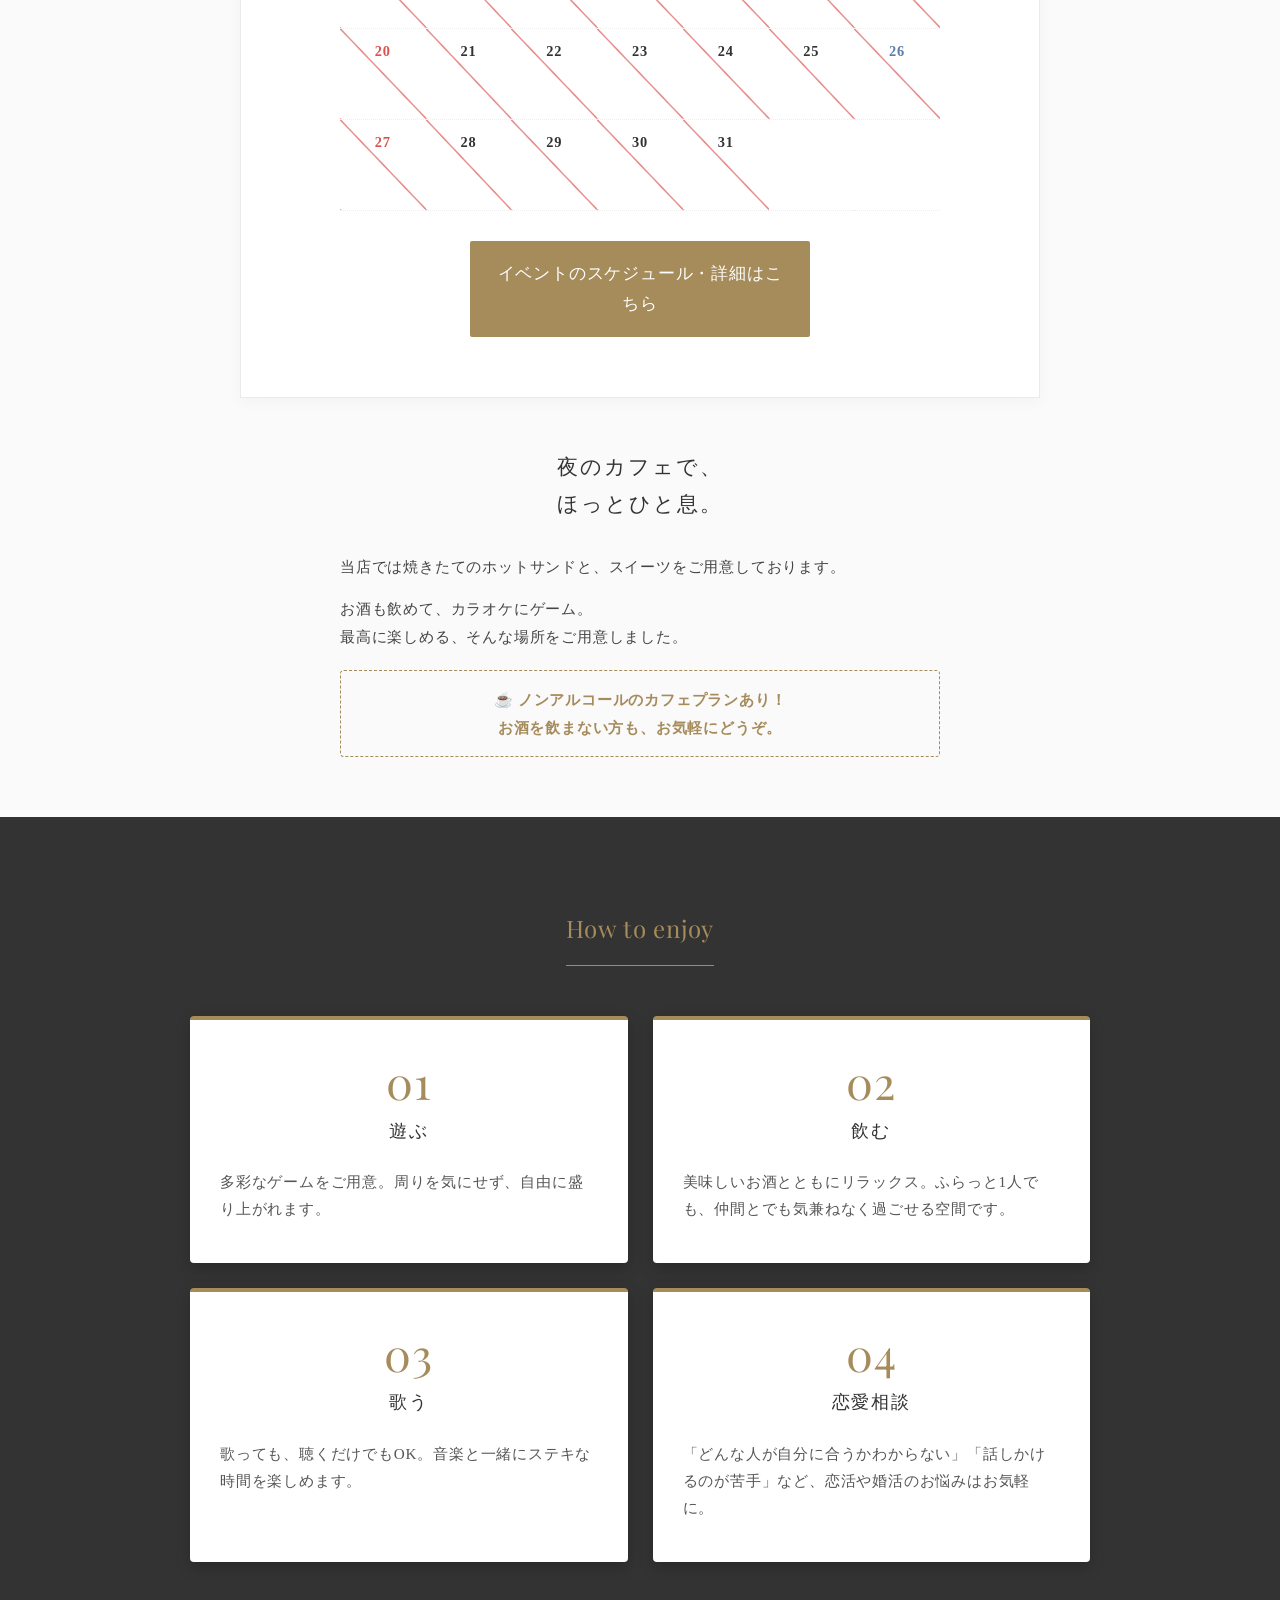
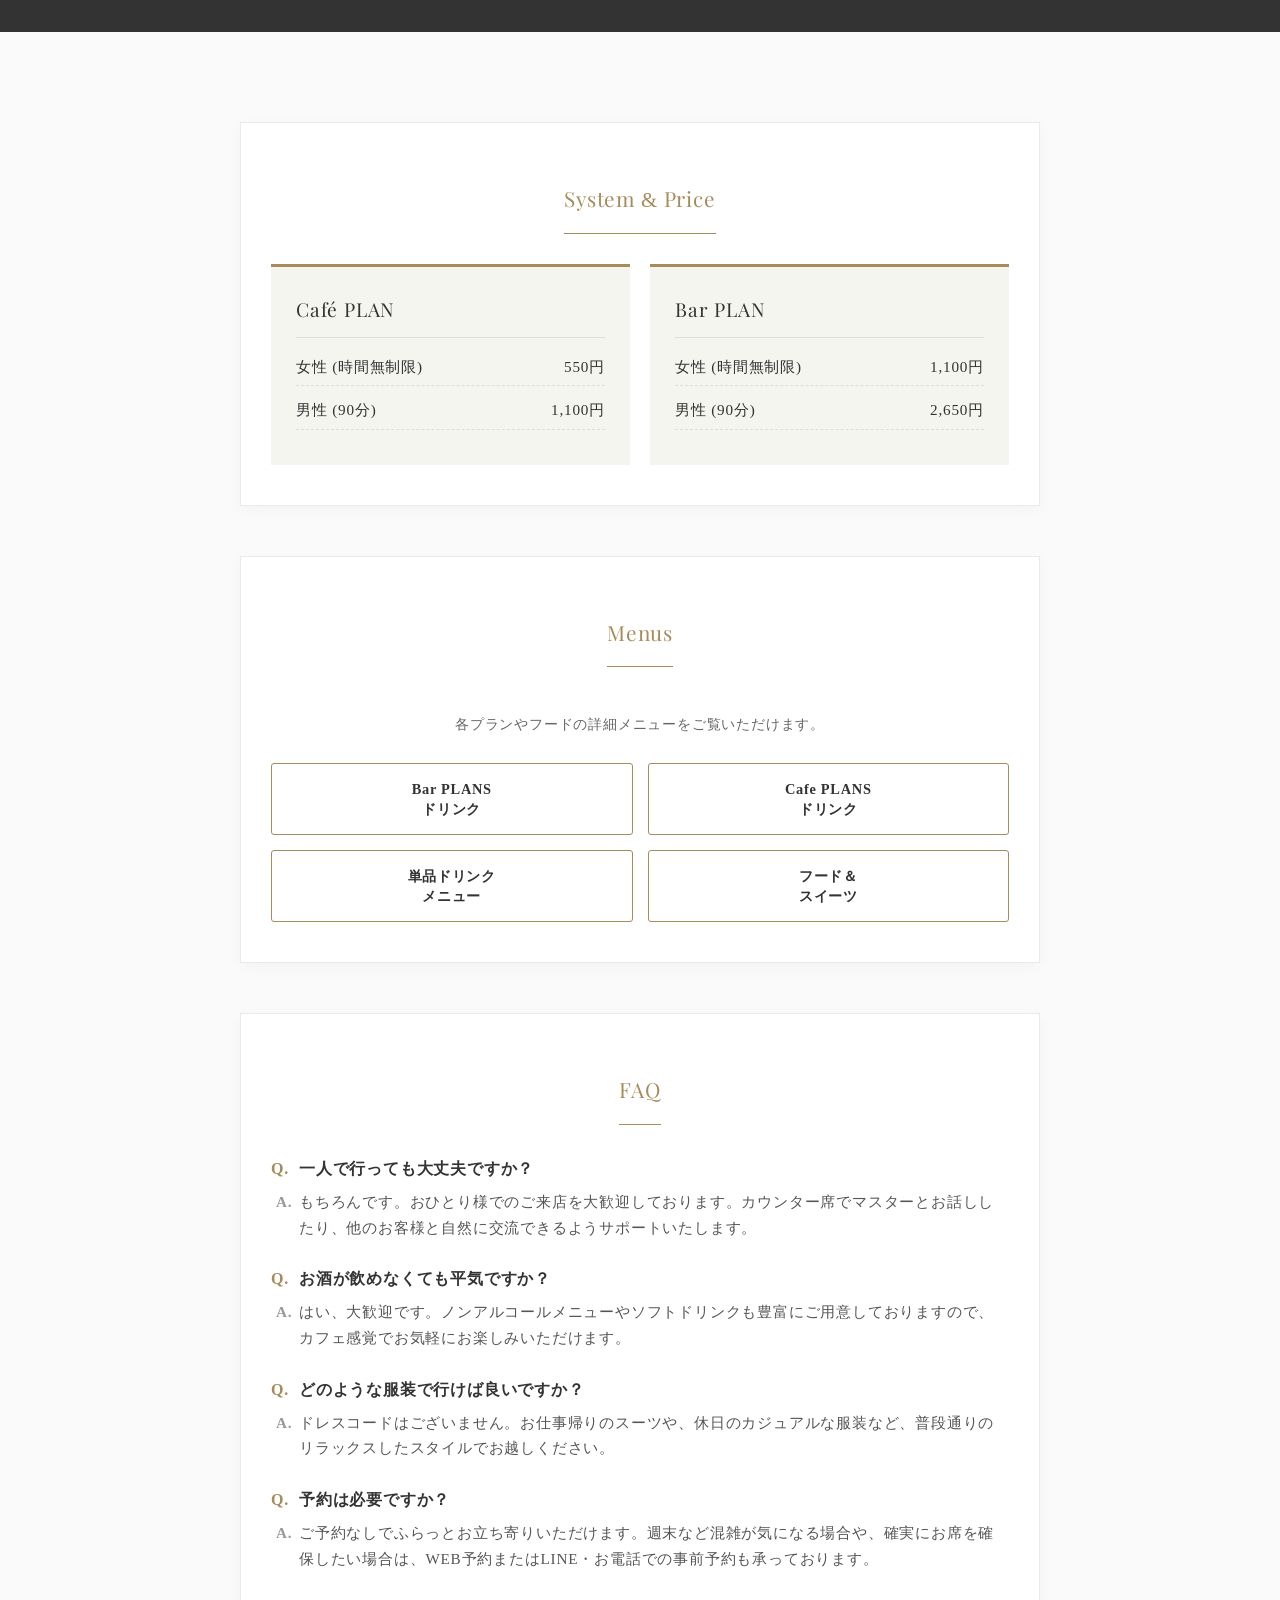
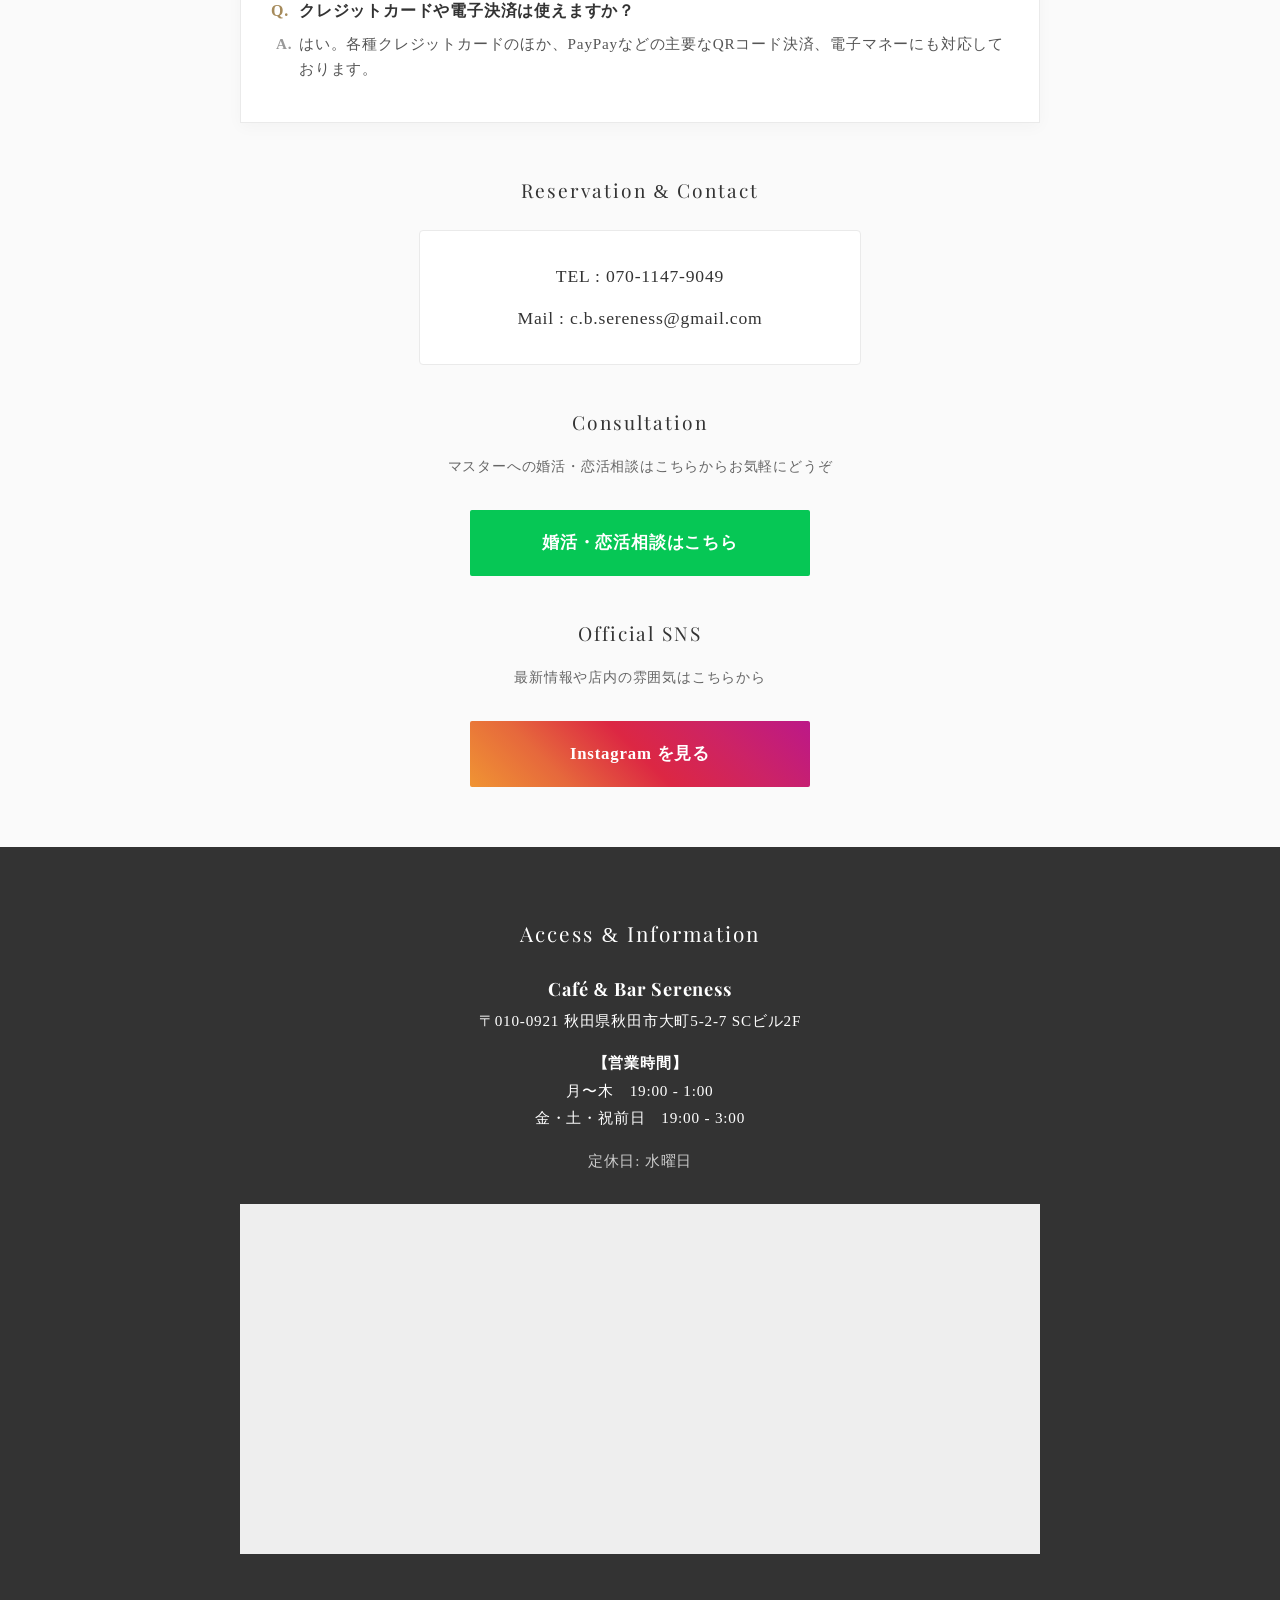
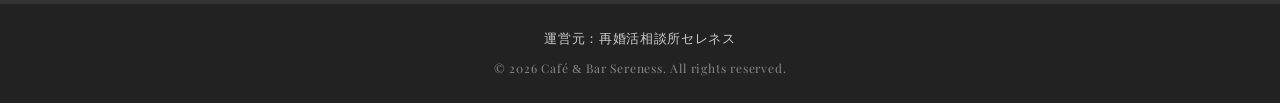
==== commit 125182c8: "コンセプトの文章を差し替え Co-Authored-By: Claude Opus 5.5 <noreply@anthropic.com> Claude-Session: https://claude" ====
--- a/index.html
+++ b/index.html
@@ -236,10 +236,10 @@
         </div>
         
         <section class="concept-section section-wrapper" style="background: transparent; border: none; box-shadow: none; margin-bottom: 20px;">
-            <h2 style="color: var(--text-main); font-size: 1.3em; border: none; margin-bottom: 30px; letter-spacing: 0.1em;">夜でも行けるカフェで、<br>ほっとひと息。</h2>
+            <h2 style="color: var(--text-main); font-size: 1.3em; border: none; margin-bottom: 30px; letter-spacing: 0.1em;">夜のカフェで、<br>ほっとひと息。</h2>
             <div class="concept-text">
-                <p>19時から開く、秋田市大町の夜カフェ。<br>仕事帰りに、ドリンク片手にゆっくりどうぞ。</p>
-                <p>カラオケやボードゲーム、お酒も楽しめます。</p>
+                <p>当店では焼きたてのホットサンドと、スイーツをご用意しております。</p>
+                <p>お酒も飲めて、カラオケにゲーム。<br>最高に楽しめる、そんな場所をご用意しました。</p>
                 <p style="margin-top: 20px; font-weight: bold; color: var(--accent-color); border: 1px dashed var(--accent-color); padding: 15px; border-radius: 4px; text-align: center;">
                     ☕️ ノンアルコールのカフェプランあり！<br>お酒を飲まない方も、お気軽にどうぞ。
                 </p>
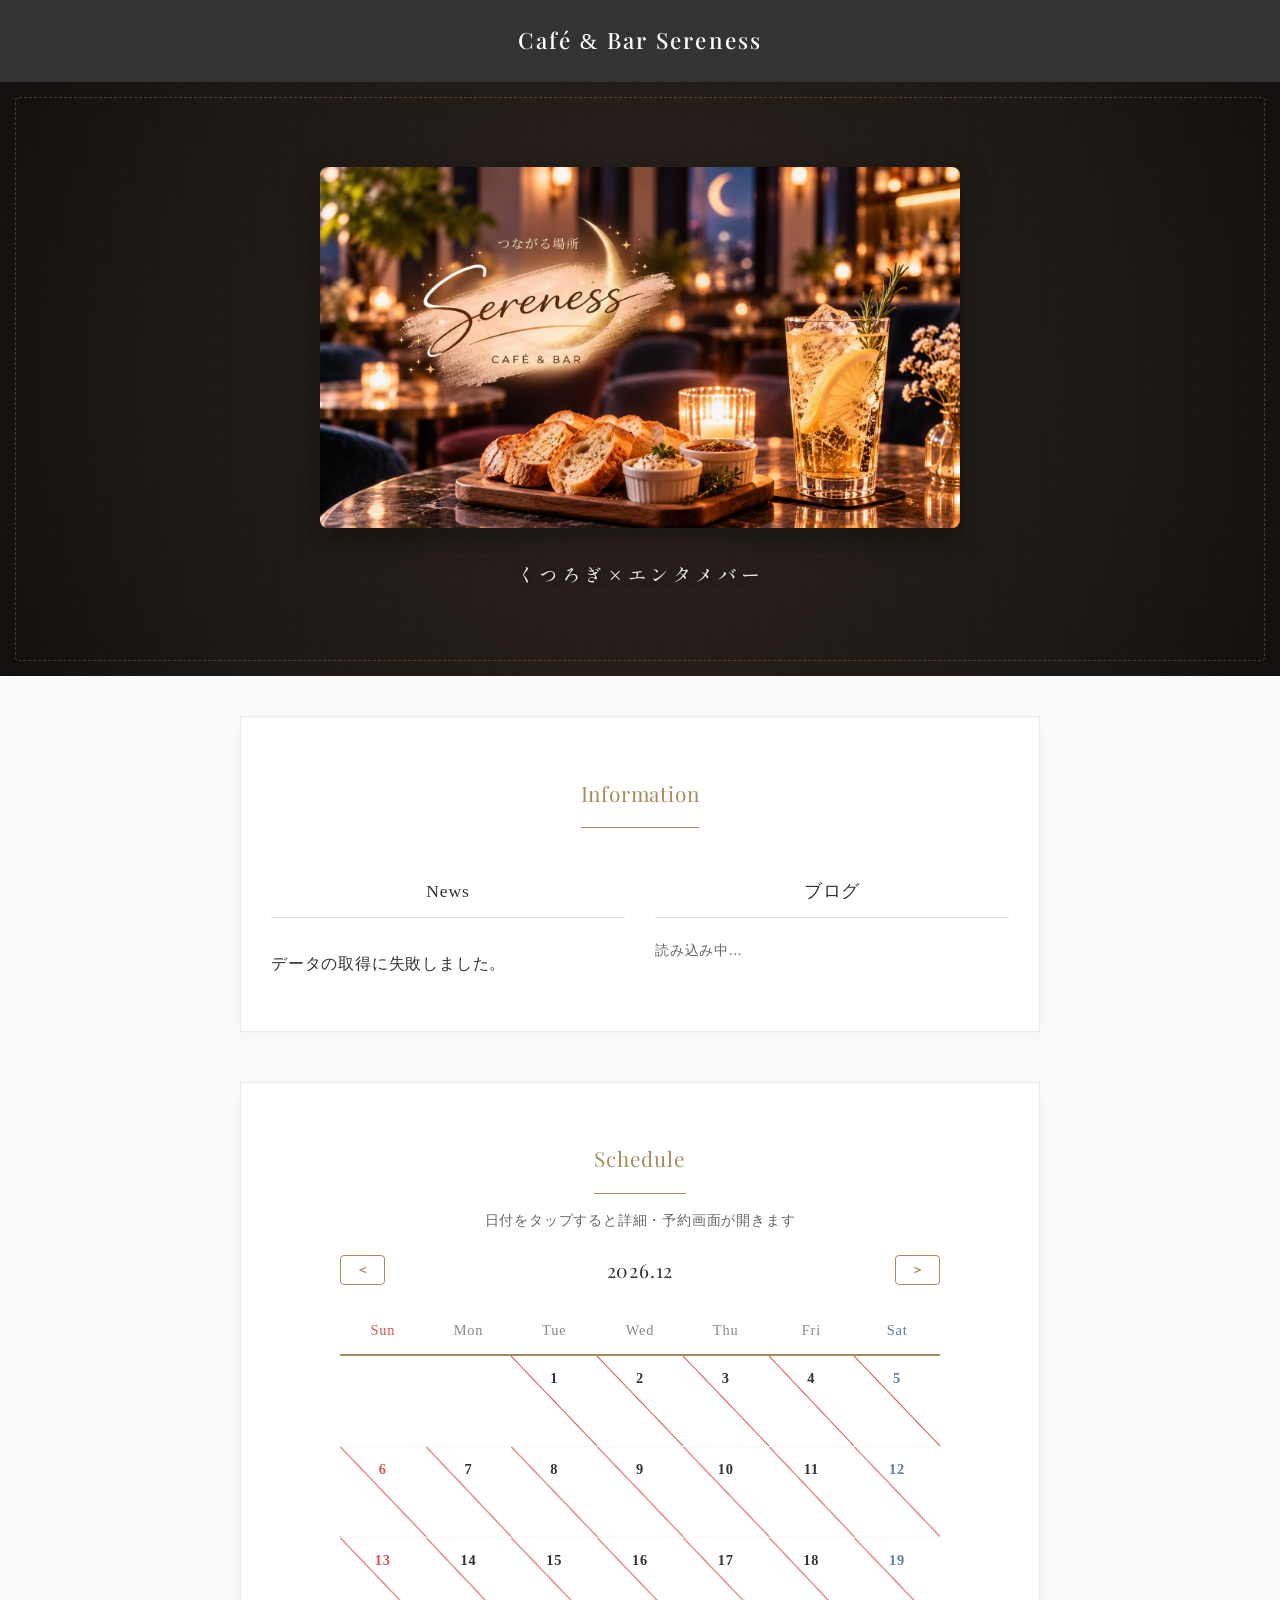
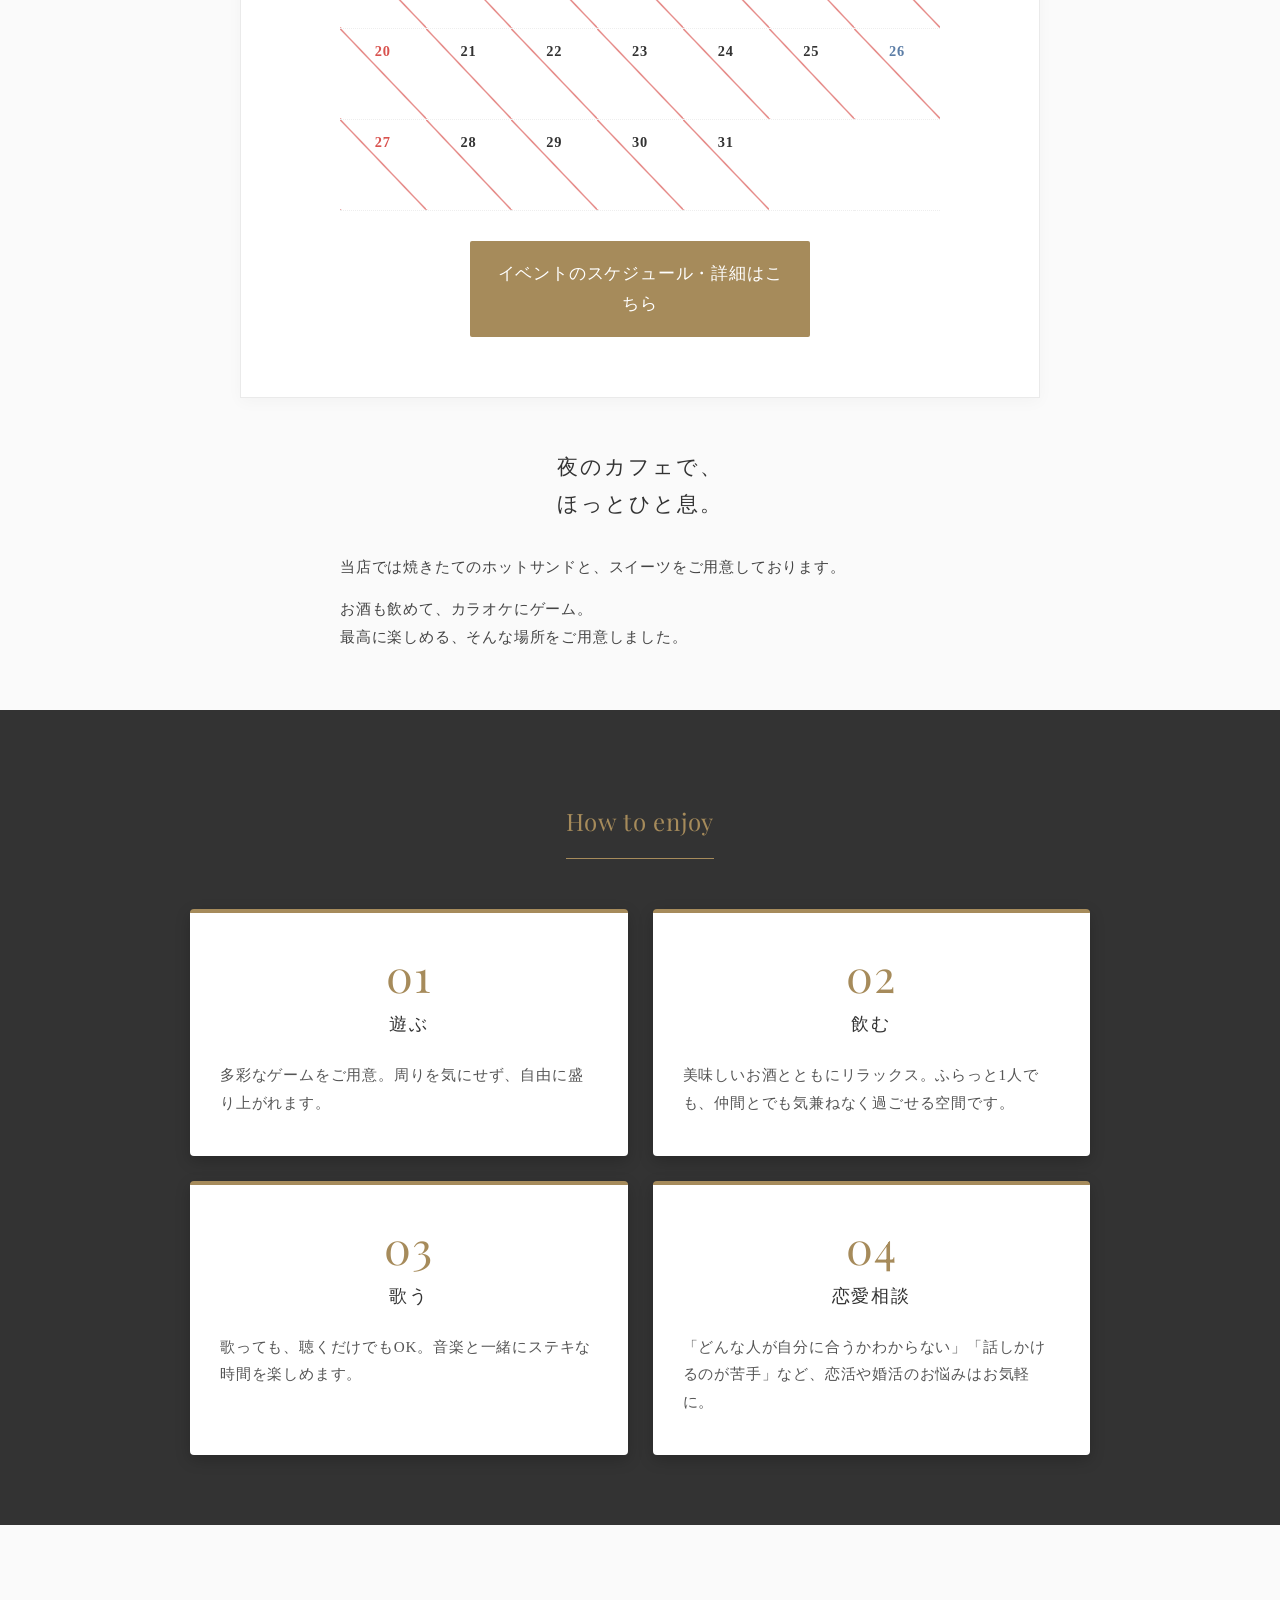
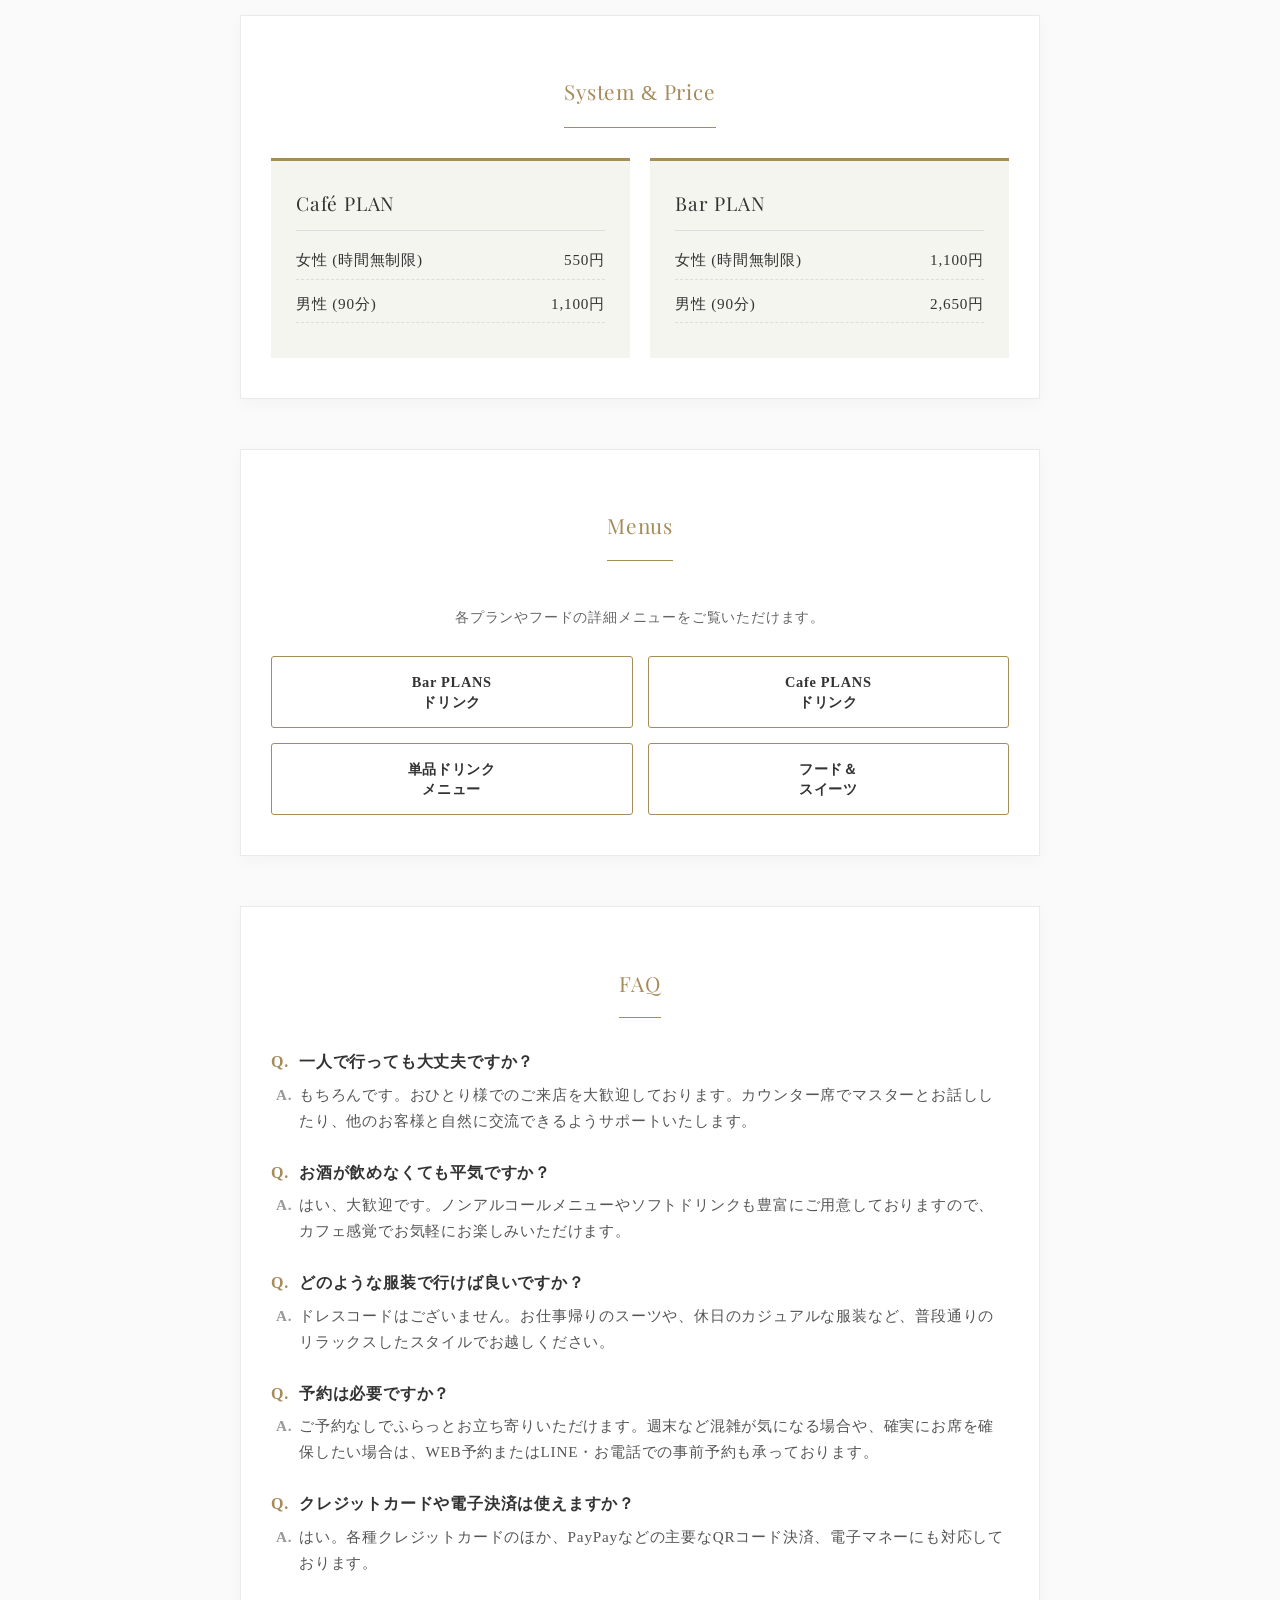
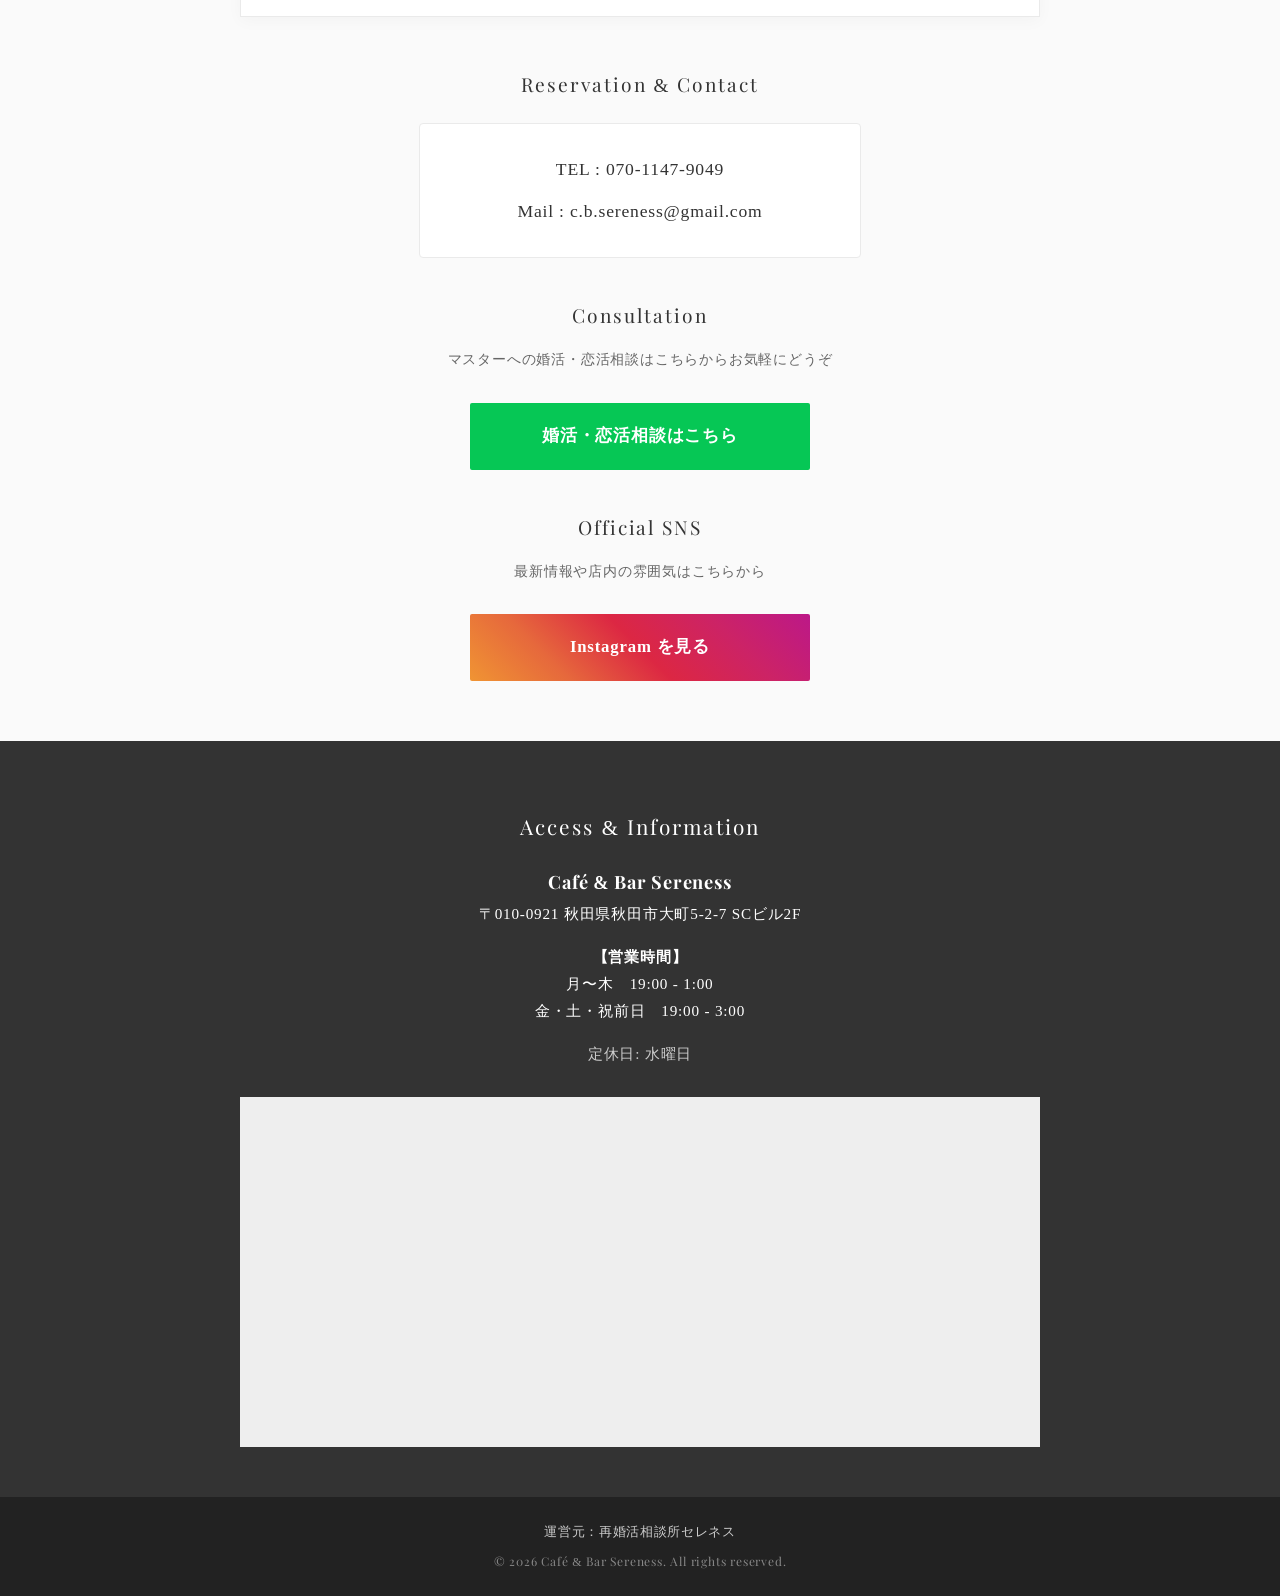
==== commit 71c03b71: "コンセプト下のカフェプラン案内を削除 Co-Authored-By: Claude Opus 5.5 <noreply@anthropic.com> Claude-Session: https://c" ====
--- a/index.html
+++ b/index.html
@@ -240,9 +240,6 @@
             <div class="concept-text">
                 <p>当店では焼きたてのホットサンドと、スイーツをご用意しております。</p>
                 <p>お酒も飲めて、カラオケにゲーム。<br>最高に楽しめる、そんな場所をご用意しました。</p>
-                <p style="margin-top: 20px; font-weight: bold; color: var(--accent-color); border: 1px dashed var(--accent-color); padding: 15px; border-radius: 4px; text-align: center;">
-                    ☕️ ノンアルコールのカフェプランあり！<br>お酒を飲まない方も、お気軽にどうぞ。
-                </p>
             </div>
         </section>
     </div>
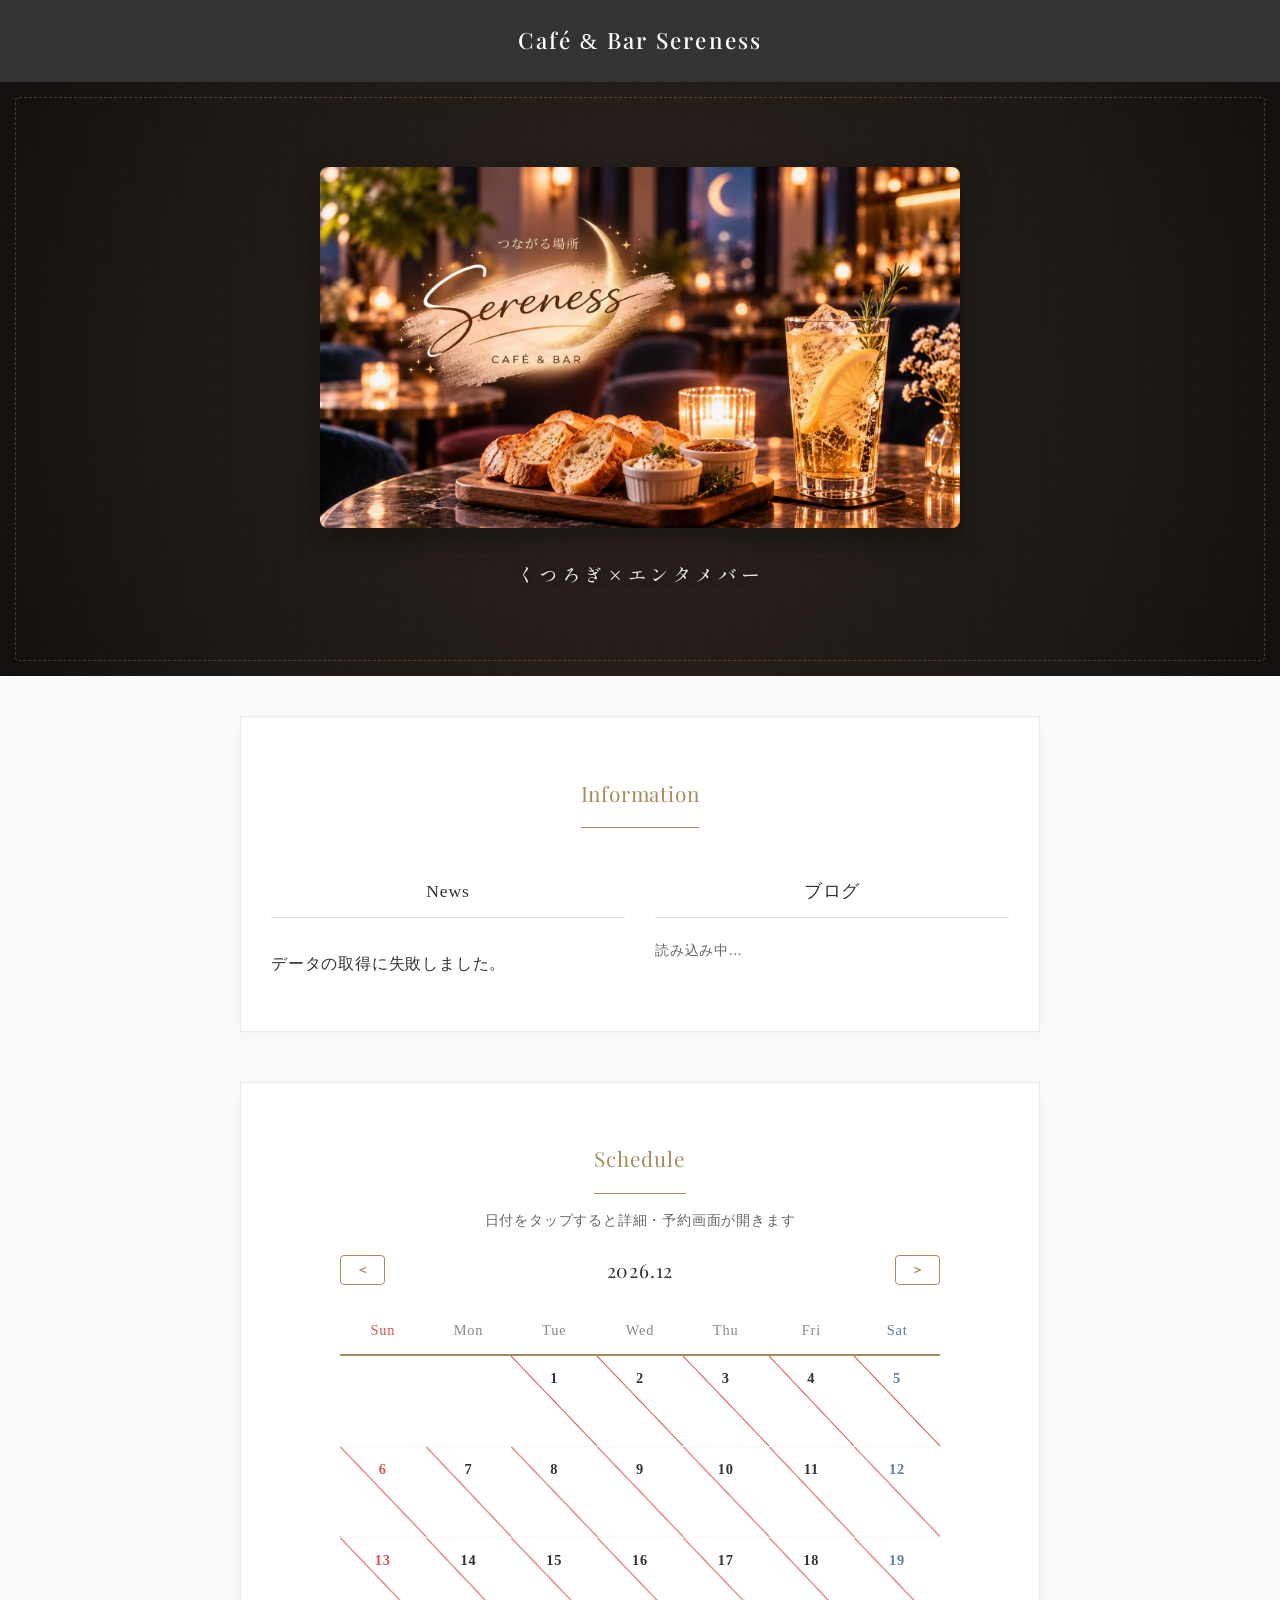
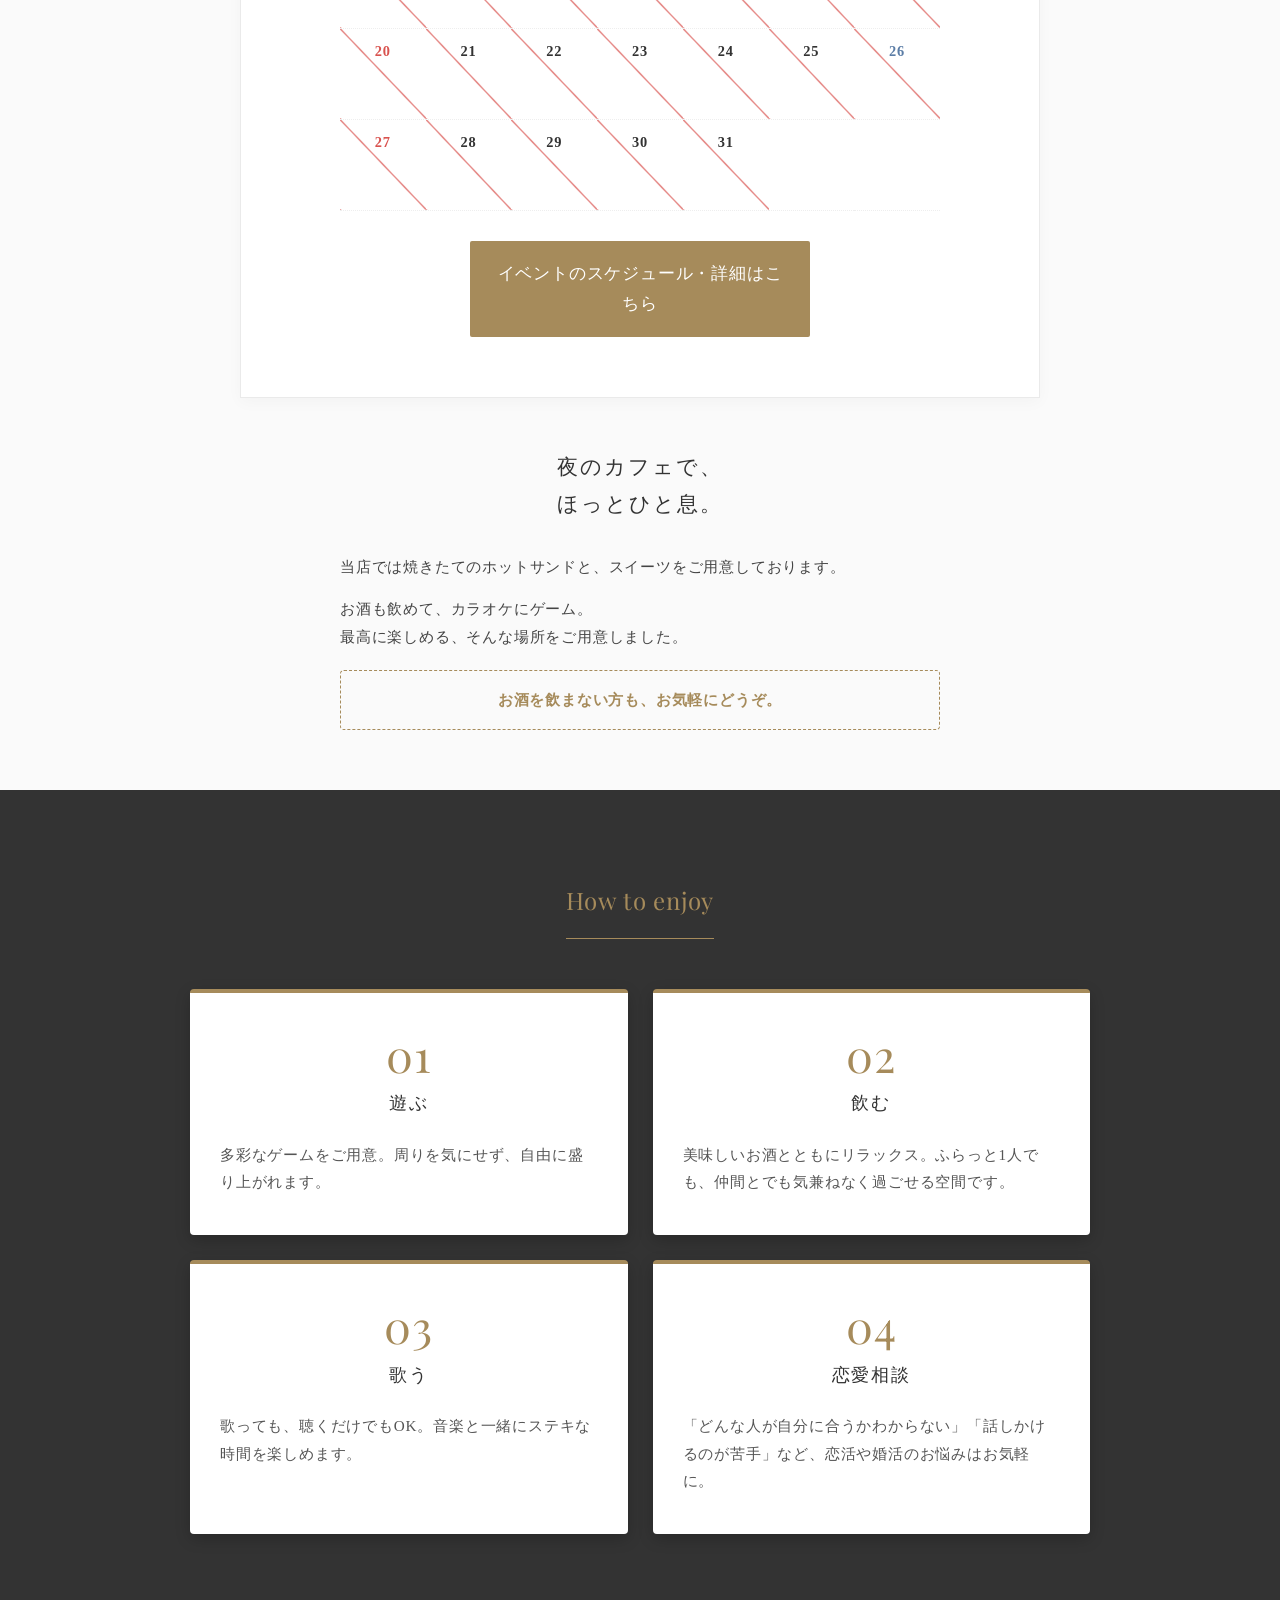
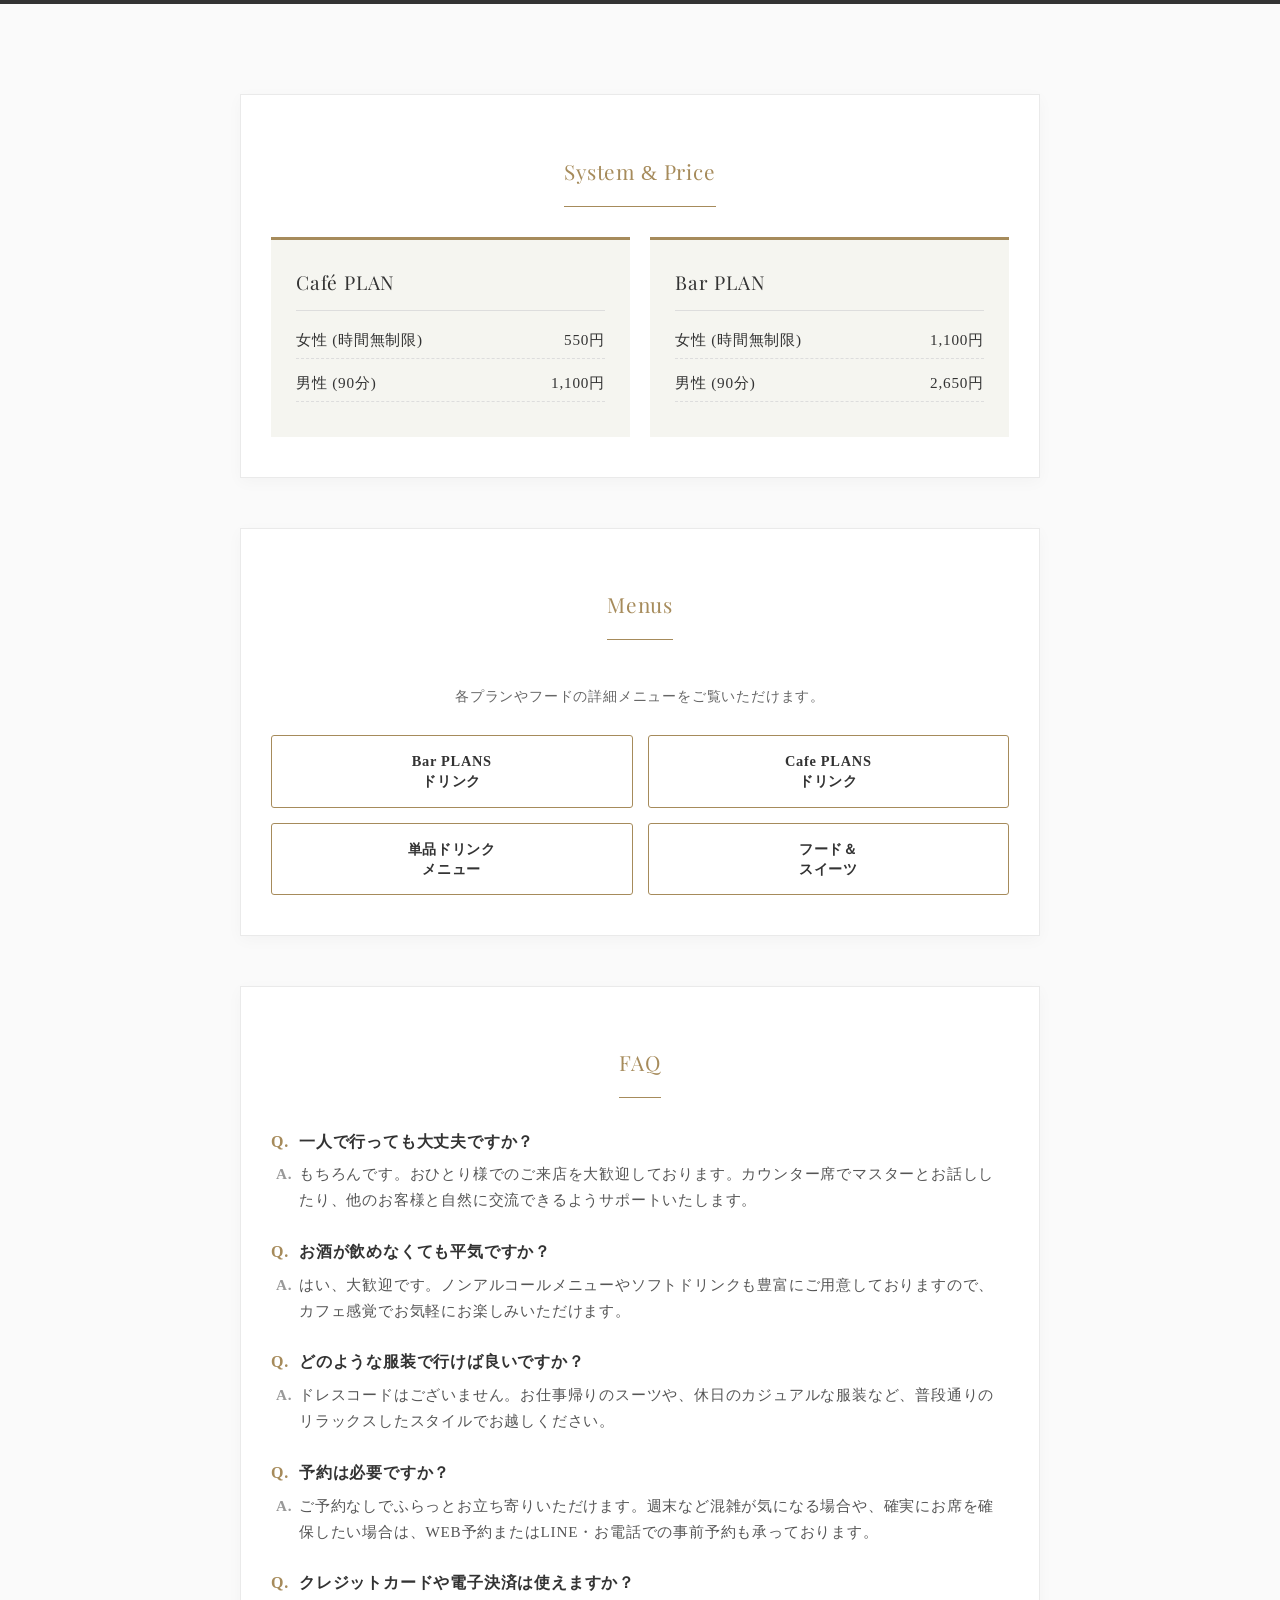
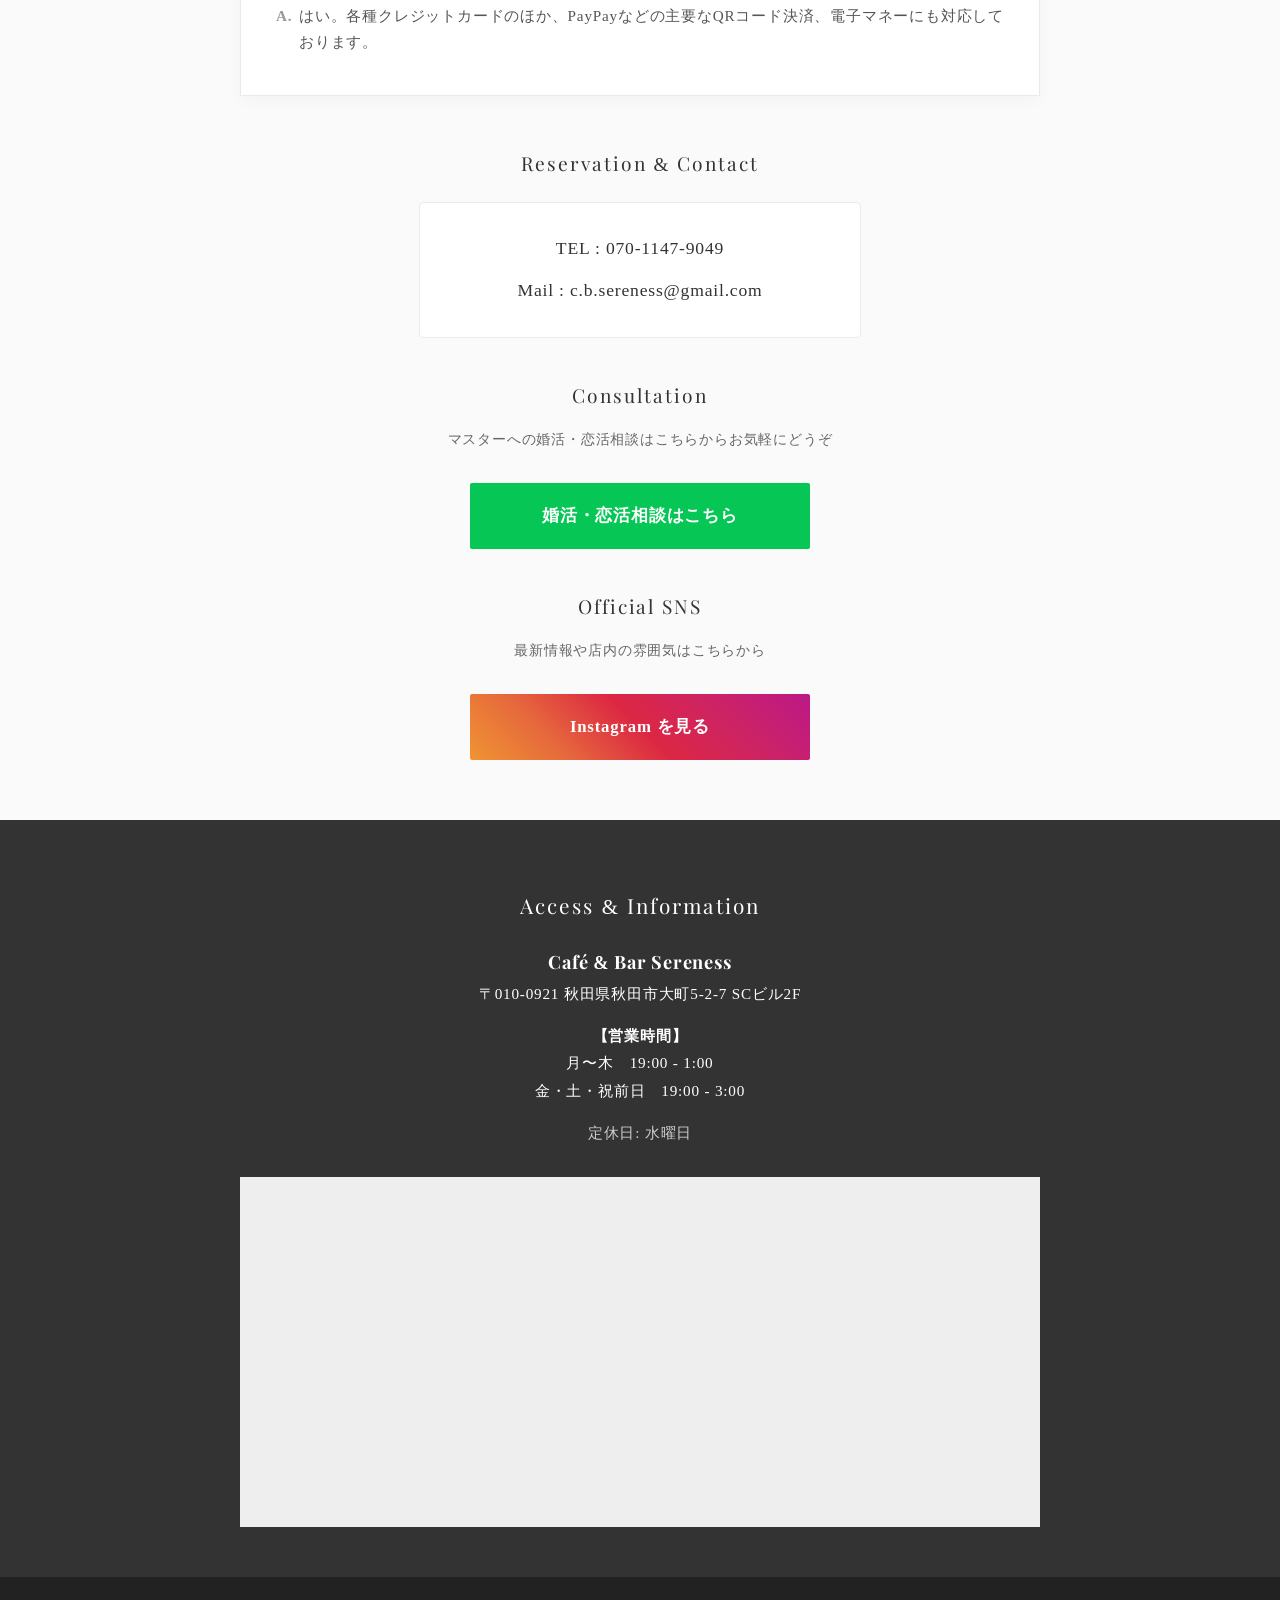
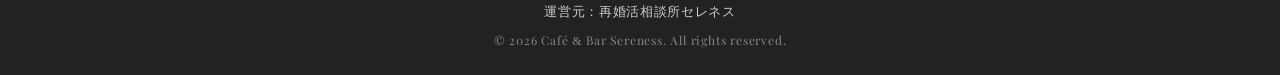
==== commit be9ae84b: "「お酒を飲まない方も、お気軽にどうぞ。」の案内を戻す Co-Authored-By: Claude Opus 5.5 <noreply@anthropic.com> Claude-Session: h" ====
--- a/index.html
+++ b/index.html
@@ -240,6 +240,9 @@
             <div class="concept-text">
                 <p>当店では焼きたてのホットサンドと、スイーツをご用意しております。</p>
                 <p>お酒も飲めて、カラオケにゲーム。<br>最高に楽しめる、そんな場所をご用意しました。</p>
+                <p style="margin-top: 20px; font-weight: bold; color: var(--accent-color); border: 1px dashed var(--accent-color); padding: 15px; border-radius: 4px; text-align: center;">
+                    お酒を飲まない方も、お気軽にどうぞ。
+                </p>
             </div>
         </section>
     </div>
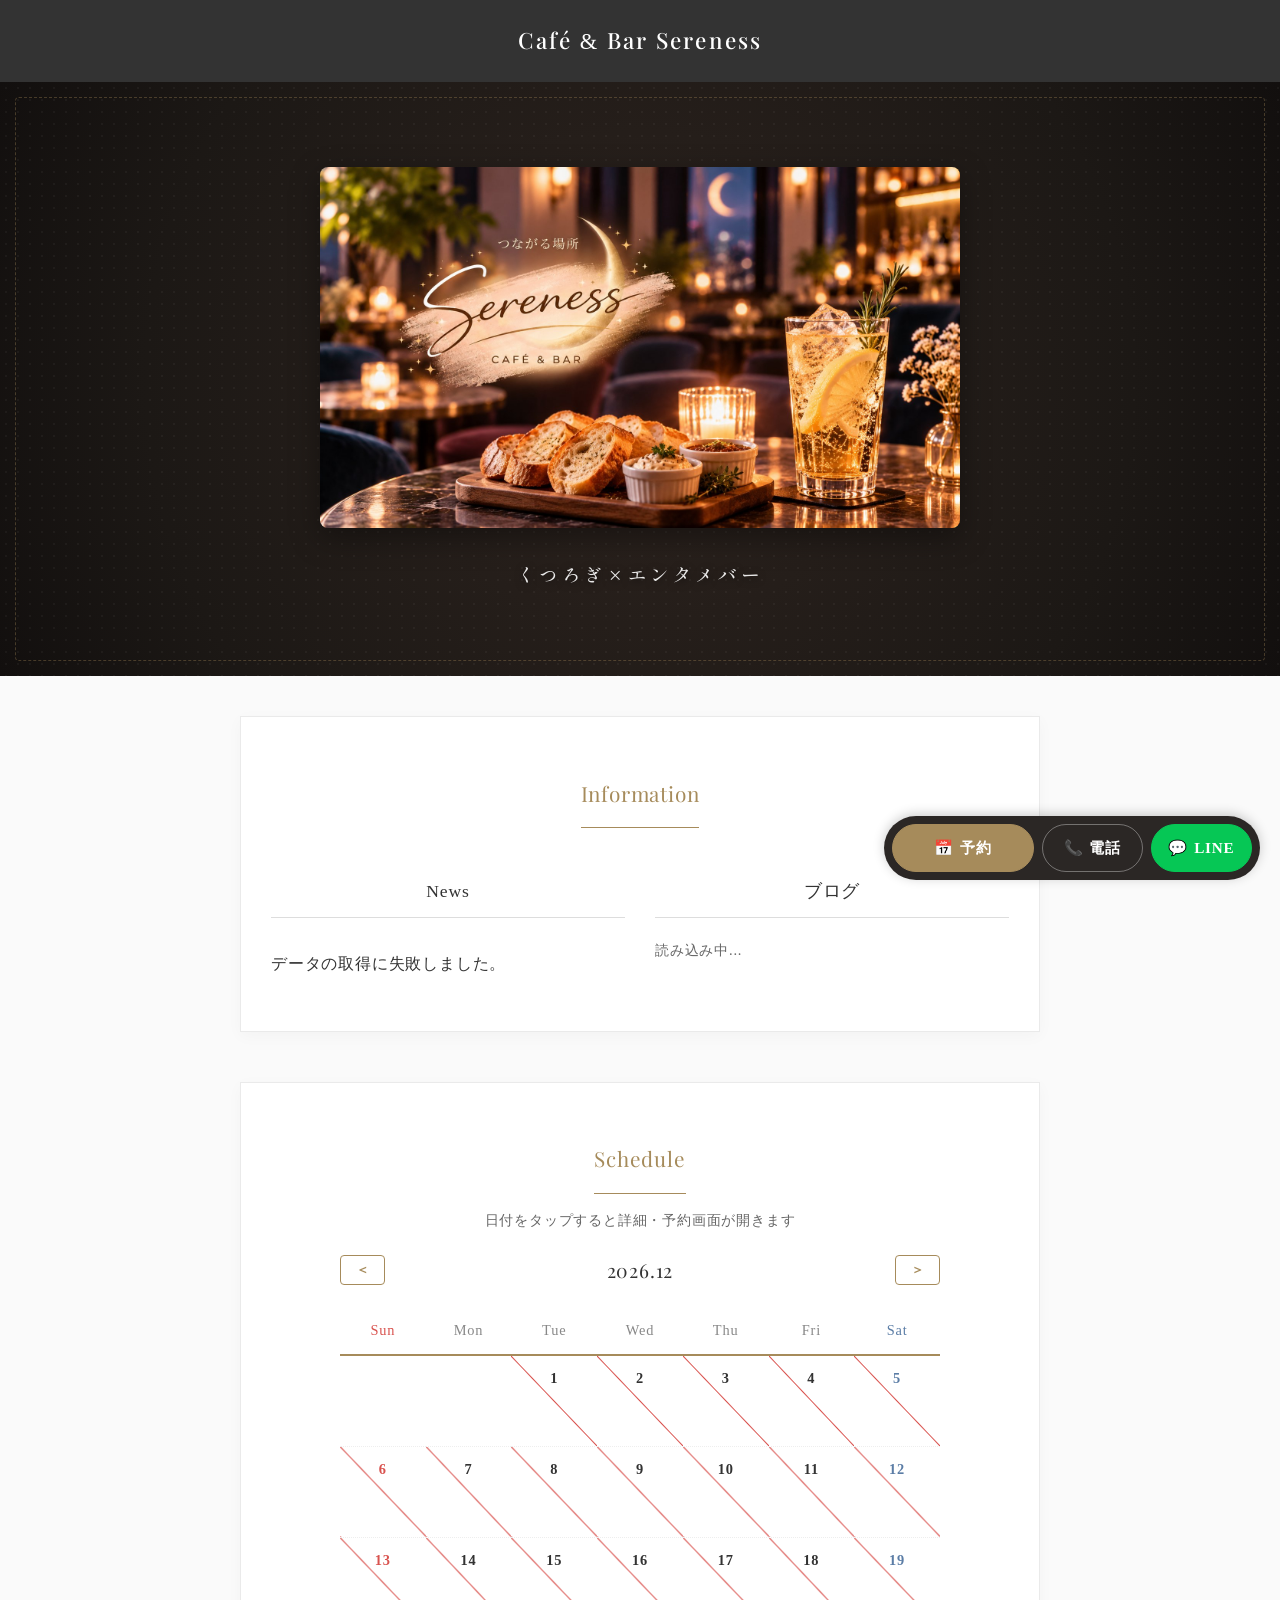
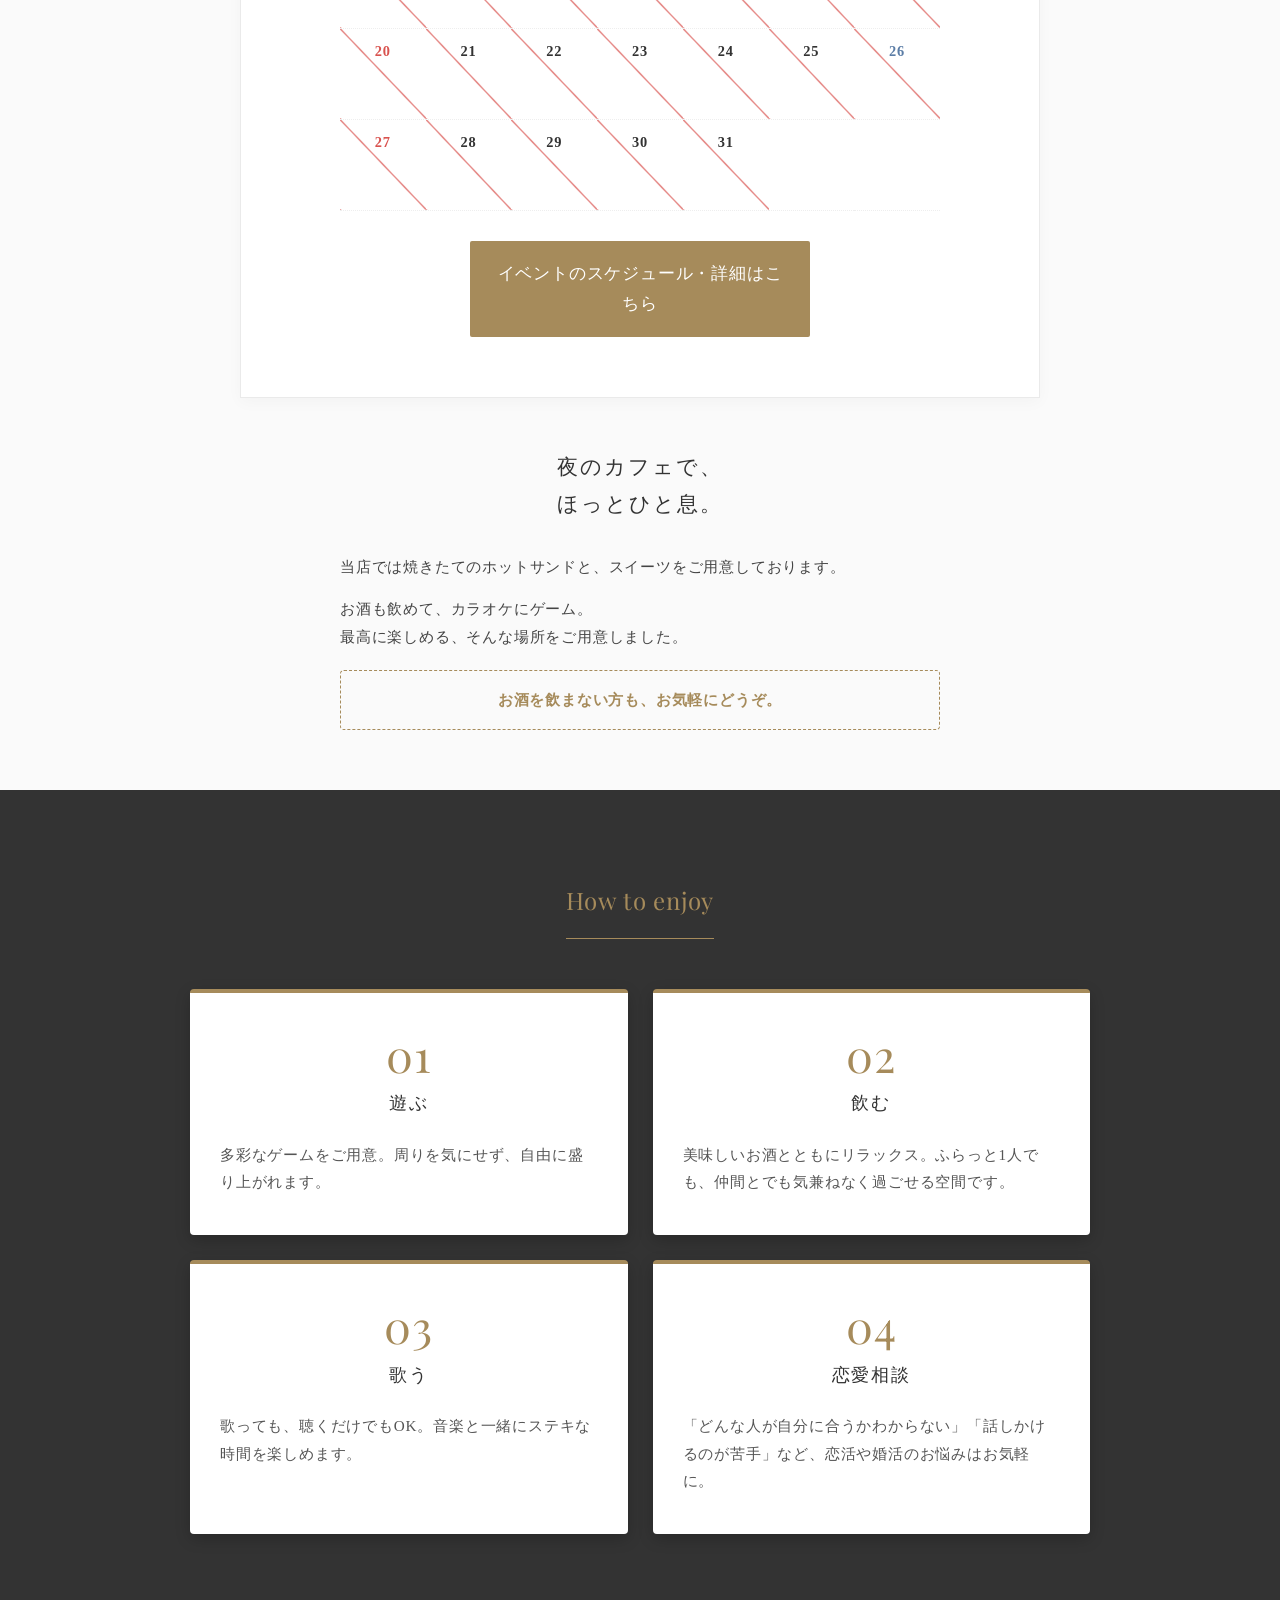
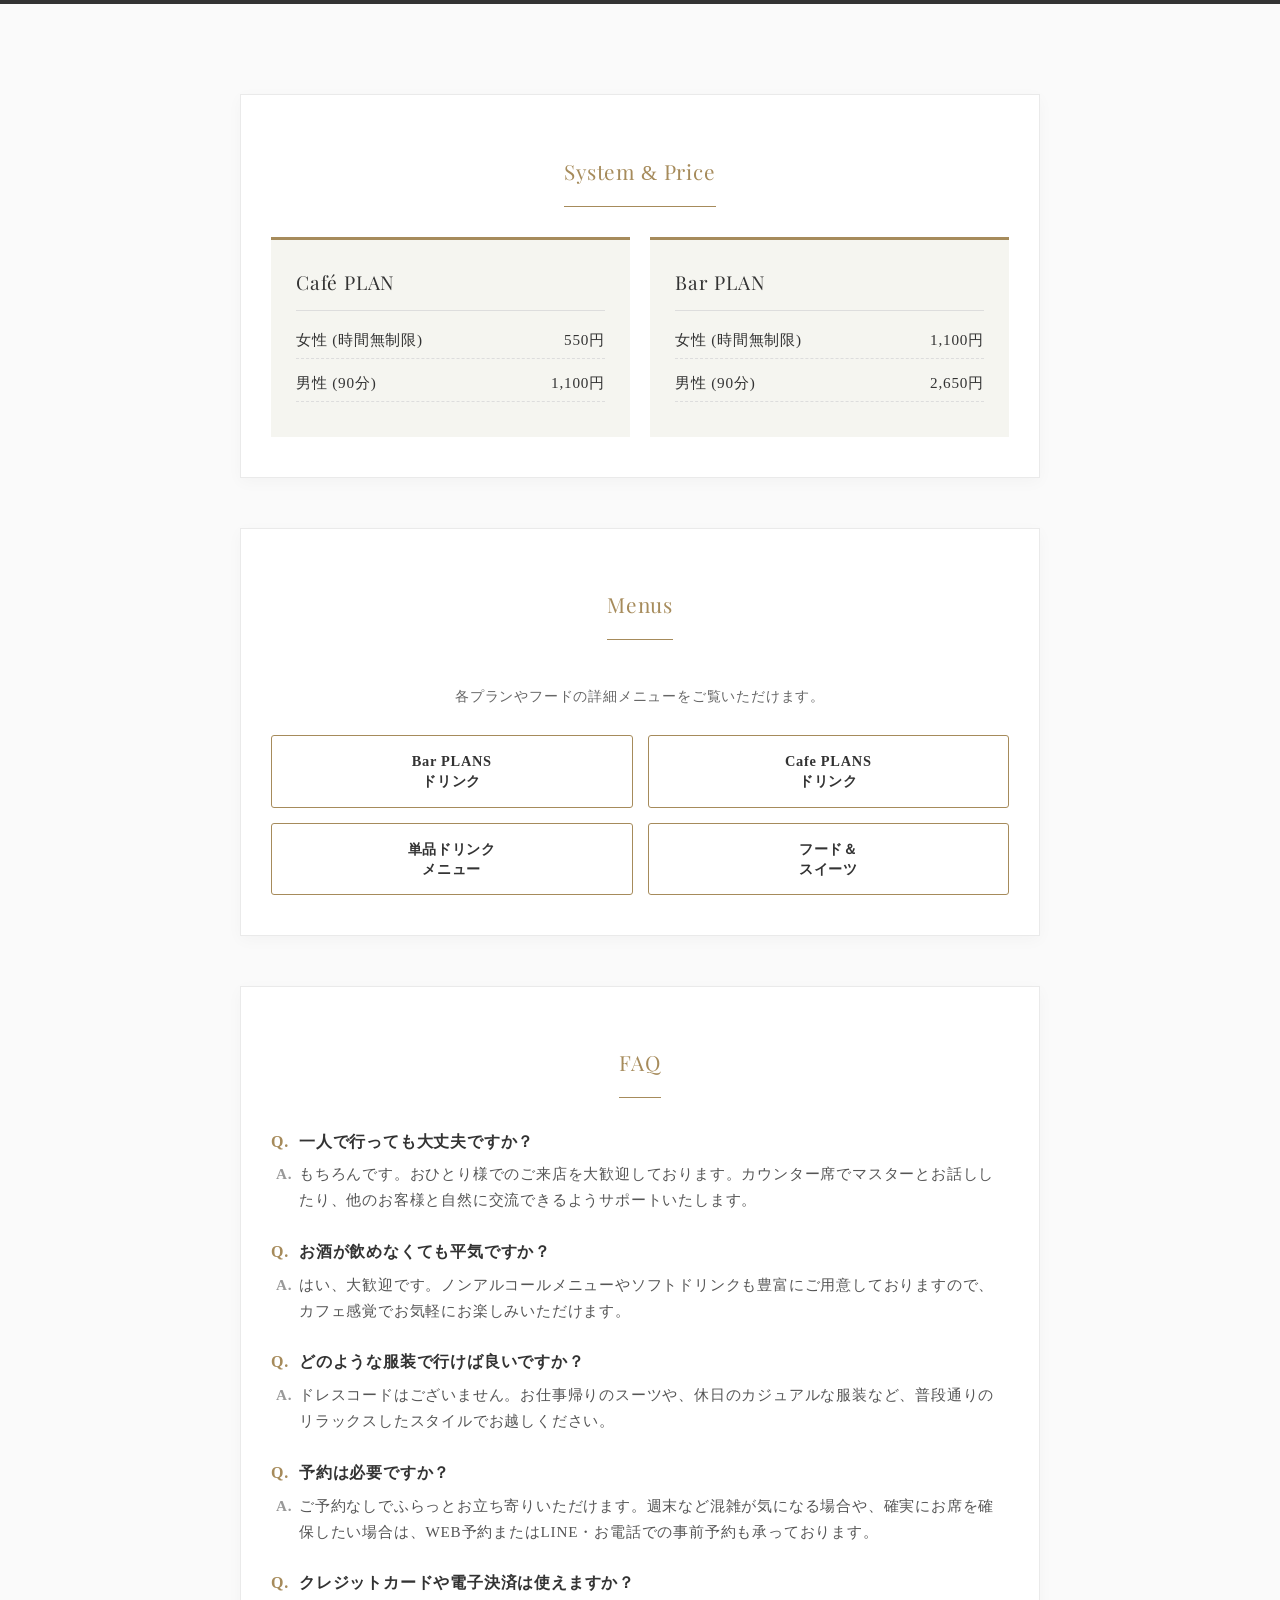
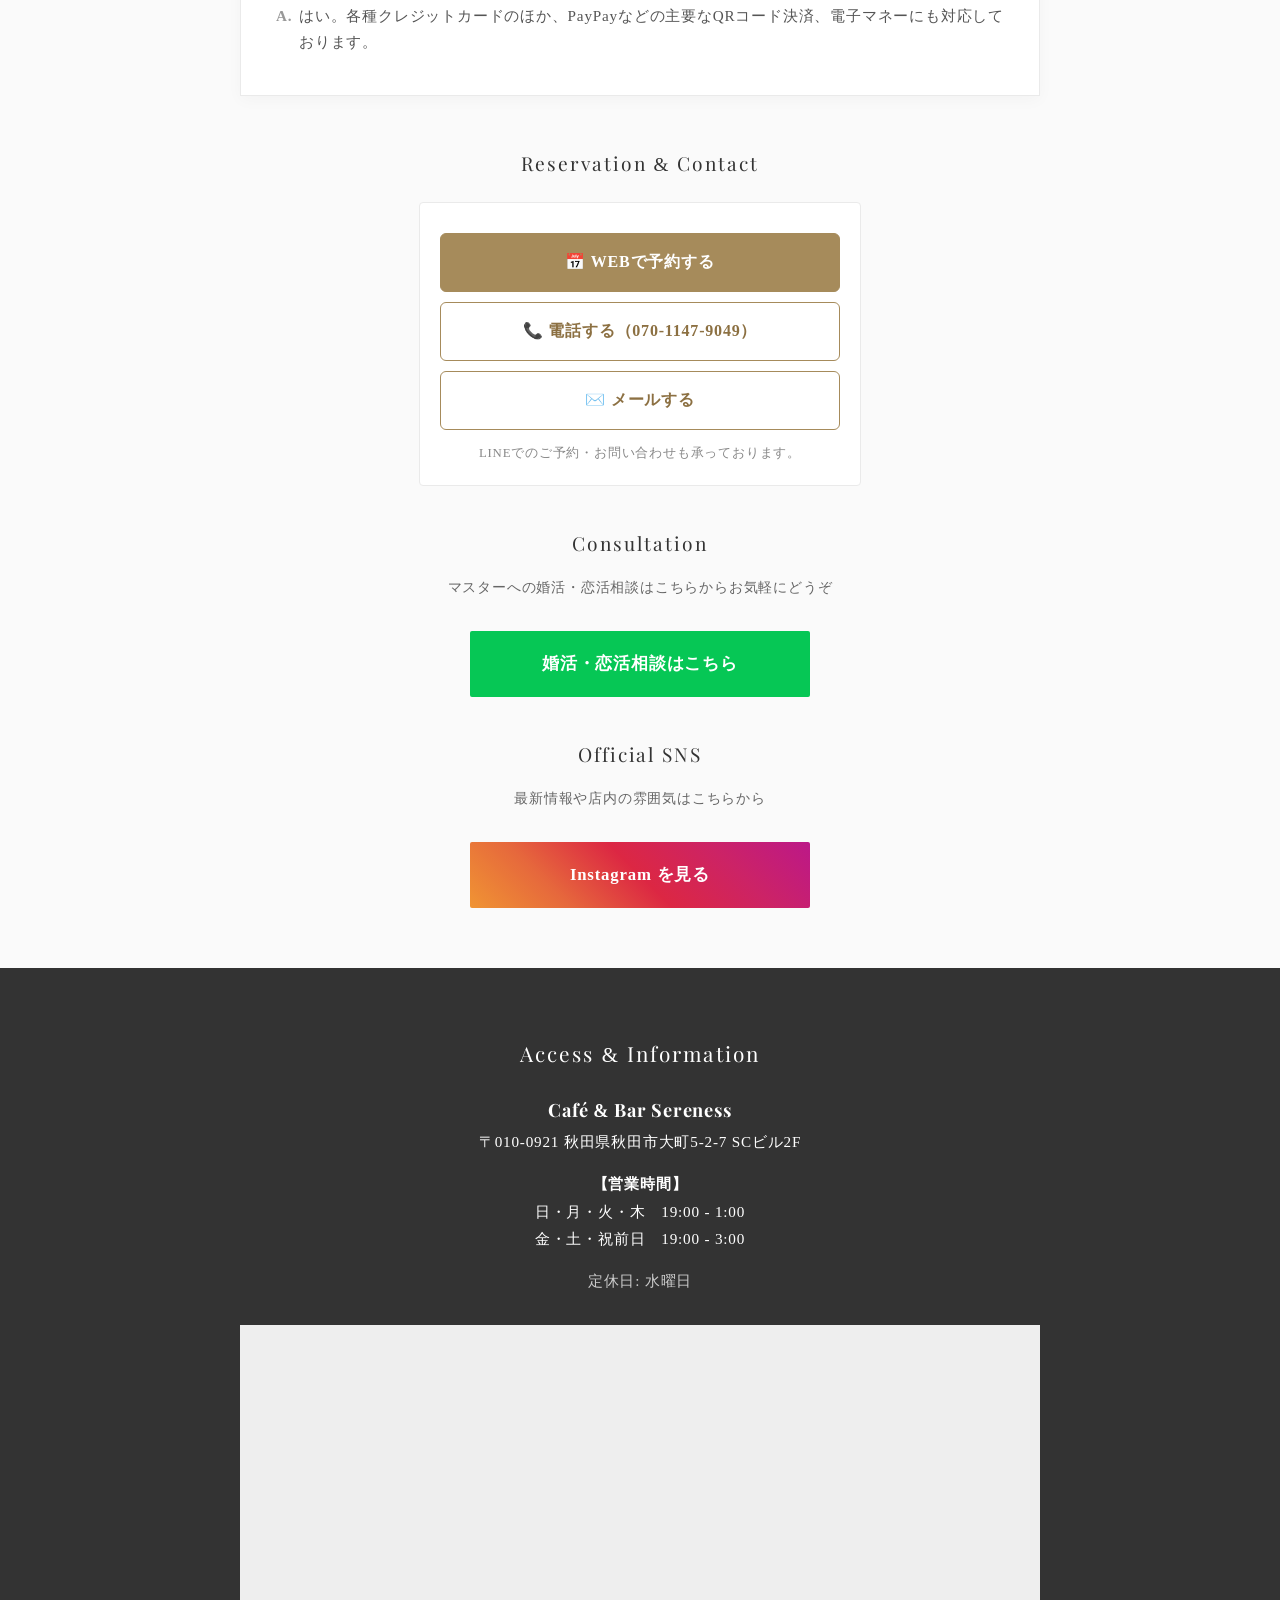
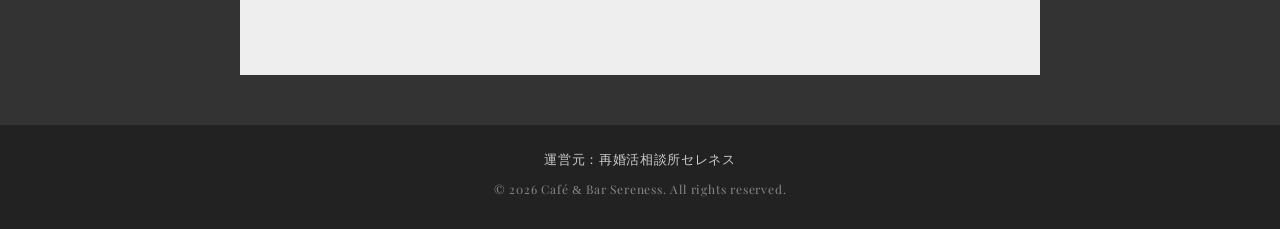
==== commit b8bd1124: "トップページ：予約ボタンの常時表示、共有・検索の設定、料金と営業時間の表記を統一 - スマホでは画面下に「予約・電話・LINE」を常に表示（パソコンは右下） - 予約・お問い合わせ欄を、WEB予約・電" ====
--- a/index.html
+++ b/index.html
@@ -4,9 +4,26 @@
     <meta name="google-site-verification" content="6d9lbssVPS23uCvW-Fy3Q73u2G1zxa8_6zKHp9f3xQE" />
     <meta charset="UTF-8">
     <meta name="viewport" content="width=device-width, initial-scale=1.0">
-    <title>Café & Bar Sereness |秋田市のエンタメバー・夜カフェ</title>
+    <title>夜のカフェで、ほっとひと息。｜Café &amp; Bar Sereness（秋田市大町）</title>
     
-    <meta name="description" content="秋田市のエンタメバー「Sereness（セレネス）。カラオケやスポーツ観戦、豊富なボードゲームが楽しめる安心の飲み放題システム |お酒を飲まない夜カフェ利用も大歓迎です。おひとり様でもグループでも、時間を忘れて楽しめる癒しとエンタメの空間へようこそ。">
+    <meta name="description" content="秋田市大町のエンタメカフェ。焼きたてのホットサンドとスイーツ、お酒も飲めてカラオケにゲームも。お酒を飲まない方もお気軽にどうぞ。">
+    <link rel="canonical" href="https://sereness25-cyber.github.io/Cafe-Bar-Sereness/">
+    <link rel="icon" href="favicon.png" type="image/png">
+    <link rel="apple-touch-icon" href="apple-touch-icon.png">
+    <meta name="theme-color" content="#2b2623">
+    <!-- LINE・SNS で共有したときの表示 -->
+    <meta property="og:type" content="website">
+    <meta property="og:site_name" content="Café &amp; Bar Sereness">
+    <meta property="og:title" content="夜のカフェで、ほっとひと息。｜Café &amp; Bar Sereness（秋田市大町）">
+    <meta property="og:description" content="秋田市大町のエンタメカフェ。焼きたてのホットサンドとスイーツ、お酒も飲めてカラオケにゲームも。お酒を飲まない方もお気軽にどうぞ。">
+    <meta property="og:url" content="https://sereness25-cyber.github.io/Cafe-Bar-Sereness/">
+    <meta property="og:image" content="https://sereness25-cyber.github.io/Cafe-Bar-Sereness/sereness_logo_2026.jpg">
+    <meta property="og:image:width" content="1670">
+    <meta property="og:image:height" content="942">
+    <meta property="og:locale" content="ja_JP">
+    <meta name="twitter:card" content="summary_large_image">
+    <!-- Google にお店の情報を伝える -->
+    <script type="application/ld+json">{"@context":"https://schema.org","@type":["CafeOrCoffeeShop","BarOrPub"],"name":"Café & Bar Sereness","alternateName":"セレネス","url":"https://sereness25-cyber.github.io/Cafe-Bar-Sereness/","image":"https://sereness25-cyber.github.io/Cafe-Bar-Sereness/sereness_logo_2026.jpg","telephone":"+81-70-1147-9049","email":"c.b.sereness@gmail.com","priceRange":"¥550〜","address":{"@type":"PostalAddress","postalCode":"010-0921","addressCountry":"JP","addressRegion":"秋田県","addressLocality":"秋田市","streetAddress":"大町5-2-7 SCビル2F"},"openingHoursSpecification":[{"@type":"OpeningHoursSpecification","dayOfWeek":["Sunday","Monday","Tuesday","Thursday"],"opens":"19:00","closes":"01:00"},{"@type":"OpeningHoursSpecification","dayOfWeek":["Friday","Saturday"],"opens":"19:00","closes":"03:00"}],"sameAs":["https://www.instagram.com/cafe_bar.sereness/"]}</script>
     <link rel="preconnect" href="https://script.google.com">
     <script src="events-config.js" defer></script>
     <script src="events-prefetch.js" defer></script>
@@ -180,6 +197,20 @@
             .map-container { height: 250px; }
             .calendar-table td { height: 50px; padding: 5px 1px; }
             .cal-badge { font-size: 0.6em; padding: 2px; }
+        }
+
+        /* 予約・お問い合わせのボタン */
+        .contact-btn { display: block; margin: 10px 0; padding: 14px; border: 1px solid #A68B5B; border-radius: 6px; color: #8C7042; text-decoration: none; font-weight: bold; font-size: 1em; }
+        .contact-btn--main { background: #A68B5B; color: #fff; }
+        /* 画面下の固定ボタン（スマホ・タブレット） */
+        .quick-bar { position: fixed; left: 0; right: 0; bottom: 0; z-index: 900; display: grid; grid-template-columns: 1.4fr 1fr 1fr; gap: 8px; padding: 8px 10px calc(8px + env(safe-area-inset-bottom)); background: rgba(30, 26, 24, 0.94); backdrop-filter: blur(6px); box-shadow: 0 -2px 12px rgba(0,0,0,0.2); }
+        .quick-bar a { display: flex; align-items: center; justify-content: center; gap: 6px; min-height: 46px; border-radius: 999px; text-decoration: none; font-weight: bold; font-size: 0.95em; color: #fff; border: 1px solid rgba(255,255,255,0.35); }
+        .quick-bar .qb-reserve { background: #A68B5B; border-color: #A68B5B; }
+        .quick-bar .qb-line { background: #06C755; border-color: #06C755; }
+        footer { padding-bottom: calc(80px + env(safe-area-inset-bottom)) !important; }
+        @media (min-width: 900px) {
+            .quick-bar { left: auto; right: 20px; bottom: 20px; width: 360px; border-radius: 999px; padding: 8px; }
+            footer { padding-bottom: 30px !important; }
         }
     </style>
 </head>
@@ -306,8 +337,10 @@
         <div class="contact-wrapper" style="margin-top: 50px; text-align: center;">
             <h2 class="elegant-font" style="font-size: 1.2em; color: var(--text-main); margin-bottom: 20px; letter-spacing: 0.1em;">Reservation <span class="normal-amp">&</span> Contact</h2>
             <div style="background-color: white; border: 1px solid #EAEAEA; padding: 20px; max-width: 400px; margin: 0 auto 40px; border-radius: 4px;">
-                <p style="margin: 10px 0; font-size: 1.1em;">TEL : <a href="tel:07011479049" style="color: var(--text-main); text-decoration: none;">070-1147-9049</a></p>
-                <p style="margin: 10px 0; font-size: 1.1em;">Mail : <a href="mailto:c.b.sereness@gmail.com" style="color: var(--text-main); text-decoration: none;">c.b.sereness@gmail.com</a></p>
+                <a href="reserve.html" class="contact-btn contact-btn--main">📅 WEBで予約する</a>
+                <a href="tel:07011479049" class="contact-btn">📞 電話する（070-1147-9049）</a>
+                <a href="mailto:c.b.sereness@gmail.com" class="contact-btn">✉️ メールする</a>
+                <p style="margin: 12px 0 0; font-size: 0.8em; color: #888;">LINEでのご予約・お問い合わせも承っております。</p>
             </div>
             
             <h2 class="elegant-font" style="font-size: 1.2em; color: var(--text-main); margin-bottom: 10px; letter-spacing: 0.1em; margin-top: 40px;">Consultation</h2>
@@ -324,7 +357,7 @@
         <h2 class="elegant-font" style="font-size:1.3em; margin-bottom:20px; color:#fff; font-weight: normal; letter-spacing: 0.1em;">Access <span class="normal-amp">&</span> Information</h2>
         <div class="access-info">
             <p><strong class="elegant-font" style="font-size: 1.2em;">Café <span class="normal-amp">&</span> Bar Sereness</strong><br>〒010-0921 秋田県秋田市大町5-2-7 SCビル2F</p>
-            <p style="margin-top: 15px;"><strong>【営業時間】</strong><br>月〜木　19:00 - 1:00<br>金・土・祝前日　19:00 - 3:00</p>
+            <p style="margin-top: 15px;"><strong>【営業時間】</strong><br>日・月・火・木　19:00 - 1:00<br>金・土・祝前日　19:00 - 3:00</p>
             <p style="margin-top: 15px; color:#ccc;">定休日: 水曜日</p>
         </div>
         <div class="map-container">
@@ -332,6 +365,13 @@
         </div>
     </div>
     
+    <!-- スマホ：画面の下に予約・電話・LINE を常に表示 -->
+    <nav class="quick-bar" aria-label="予約・お問い合わせ">
+        <a href="reserve.html" class="qb-reserve"><span aria-hidden="true">📅</span>予約</a>
+        <a href="tel:07011479049"><span aria-hidden="true">📞</span>電話</a>
+        <a href="https://lin.ee/5yuGMRS" target="_blank" rel="noopener" class="qb-line"><span aria-hidden="true">💬</span>LINE</a>
+    </nav>
+
     <footer class="elegant-font">
         <div class="footer-operator">運営元：再婚活相談所セレネス</div>
         © 2026 Café <span class="normal-amp">&</span> Bar Sereness. All rights reserved.
